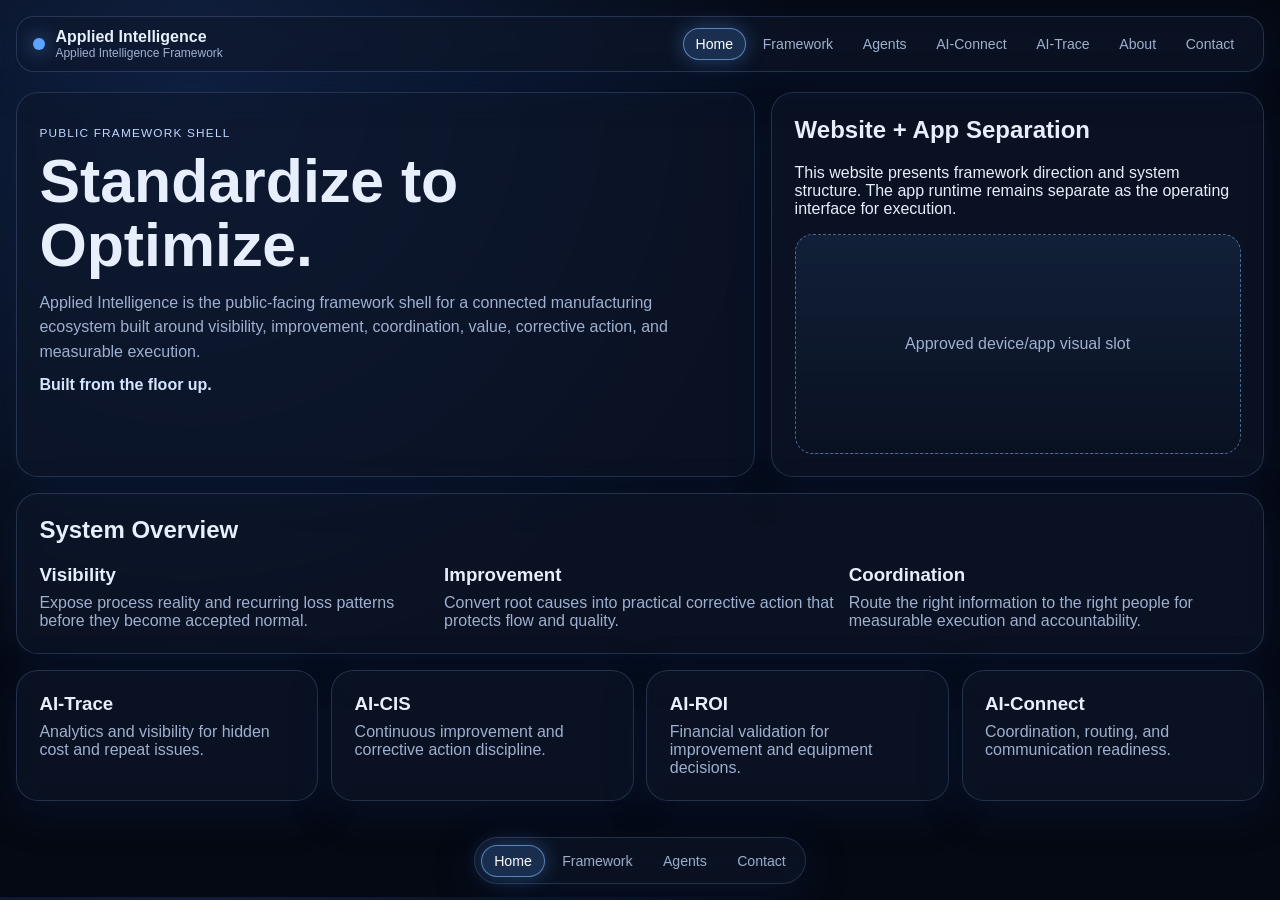
==== index.html @ e19fe9a6 "Refit homepage visuals toward V16 dark dashboard reference" ====
<!doctype html>
<html lang="en">
  <head>
    <meta charset="UTF-8" />
    <meta name="viewport" content="width=device-width, initial-scale=1.0" />
    <title>Applied Intelligence — Standardize to Optimize</title>
    <meta
      name="description"
      content="Applied Intelligence is the public-facing framework shell for a connected manufacturing ecosystem built around visibility, improvement, coordination, value, corrective action, and measurable execution."
    />
    <link rel="stylesheet" href="styles.css" />
  </head>
  <body>
    <div class="page-shell">
      <header class="top-nav glass">
        <div class="brand">
          <span class="brand-dot" aria-hidden="true"></span>
          <div>
            <p class="brand-name">Applied Intelligence</p>
            <p class="brand-line">Applied Intelligence Framework</p>
          </div>
        </div>
        <nav aria-label="Primary">
          <ul>
            <li><a class="is-active" href="/">Home</a></li>
            <li><a href="/framework">Framework</a></li>
            <li><a href="/agents">Agents</a></li>
            <li><a href="/ai-connect">AI-Connect</a></li>
            <li><a href="/ai-trace">AI-Trace</a></li>
            <li><a href="/about">About</a></li>
            <li><a href="/contact">Contact</a></li>
          </ul>
        </nav>
      </header>

      <main>
        <section class="hero grid-two">
          <div class="panel glass hero-copy">
            <p class="eyebrow">Public Framework Shell</p>
            <h1>Standardize to Optimize.</h1>
            <p>
              Applied Intelligence is the public-facing framework shell for a connected manufacturing ecosystem
              built around visibility, improvement, coordination, value, corrective action, and measurable
              execution.
            </p>
            <p class="anchor">Built from the floor up.</p>
          </div>

          <aside class="panel glass showcase" aria-label="System showcase">
            <h2>Website + App Separation</h2>
            <p>
              This website presents framework direction and system structure. The app runtime remains separate as
              the operating interface for execution.
            </p>
            <div class="device-slot" role="img" aria-label="Approved app showcase asset slot">
              <span>Approved device/app visual slot</span>
            </div>
          </aside>
        </section>

        <section class="system-overview panel glass">
          <h2>System Overview</h2>
          <div class="overview-grid">
            <article>
              <h3>Visibility</h3>
              <p>Expose process reality and recurring loss patterns before they become accepted normal.</p>
            </article>
            <article>
              <h3>Improvement</h3>
              <p>Convert root causes into practical corrective action that protects flow and quality.</p>
            </article>
            <article>
              <h3>Coordination</h3>
              <p>Route the right information to the right people for measurable execution and accountability.</p>
            </article>
          </div>
        </section>

        <section class="agents-grid" aria-label="Agent and system cards">
          <article class="panel glass"><h3>AI-Trace</h3><p>Analytics and visibility for hidden cost and repeat issues.</p></article>
          <article class="panel glass"><h3>AI-CIS</h3><p>Continuous improvement and corrective action discipline.</p></article>
          <article class="panel glass"><h3>AI-ROI</h3><p>Financial validation for improvement and equipment decisions.</p></article>
          <article class="panel glass"><h3>AI-Connect</h3><p>Coordination, routing, and communication readiness.</p></article>
        </section>
      </main>

      <nav class="bottom-dock glass" aria-label="Quick navigation">
        <a class="is-active" href="/">Home</a>
        <a href="/framework">Framework</a>
        <a href="/agents">Agents</a>
        <a href="/contact">Contact</a>
      </nav>
    </div>
  </body>
</html>
---- styles.css ----
:root {
  --bg: #050913;
  --bg-soft: #0b1324;
  --glass: rgba(13, 24, 45, 0.62);
  --border: rgba(155, 198, 255, 0.18);
  --text: #e7eefc;
  --text-soft: #9fb0cf;
  --blue: #5da4ff;
  --radius: 22px;
}

* { box-sizing: border-box; }
body {
  margin: 0;
  font-family: Inter, -apple-system, BlinkMacSystemFont, "Segoe UI", sans-serif;
  background: radial-gradient(circle at 15% 10%, #112140 0%, var(--bg) 45%), var(--bg);
  color: var(--text);
}

.page-shell { max-width: 1280px; margin: 0 auto; padding: 1rem 1rem 6rem; }
.glass {
  background: var(--glass);
  border: 1px solid var(--border);
  backdrop-filter: blur(10px);
  -webkit-backdrop-filter: blur(10px);
  box-shadow: 0 10px 40px rgba(10, 29, 66, 0.45);
}
.panel { border-radius: var(--radius); padding: 1.4rem; }

.top-nav {
  border-radius: 18px;
  padding: .7rem 1rem;
  display: flex;
  justify-content: space-between;
  align-items: center;
  gap: 1rem;
  position: sticky;
  top: .75rem;
  z-index: 50;
}
.brand { display:flex; align-items:center; gap:.65rem; }
.brand-dot {
  width: 12px; height: 12px; border-radius: 999px; background: var(--blue);
  box-shadow: 0 0 20px rgba(93,164,255,.8);
}
.brand-name { margin:0; font-weight:600; }
.brand-line { margin:0; color:var(--text-soft); font-size:.75rem; }
.top-nav ul { list-style:none; display:flex; gap:.25rem; margin:0; padding:0; flex-wrap: wrap; }
.top-nav a, .bottom-dock a {
  color: var(--text-soft); text-decoration:none; padding:.5rem .8rem; border-radius: 999px; font-size:.88rem;
}
.top-nav a.is-active, .bottom-dock a.is-active {
  color:#fff; background: rgba(93,164,255,.2); box-shadow: inset 0 0 0 1px rgba(130,188,255,.6), 0 0 20px rgba(93,164,255,.35);
}

main { margin-top: 1.25rem; display:grid; gap: 1rem; }
.grid-two { display:grid; grid-template-columns: 1.35fr .9fr; gap:1rem; }
.hero-copy h1 { font-size: clamp(2rem, 5vw, 3.8rem); margin:.3rem 0 .8rem; line-height: 1.05; }
.hero-copy p { color:var(--text-soft); line-height:1.55; margin:.5rem 0; }
.hero-copy .eyebrow { text-transform: uppercase; letter-spacing: .1em; font-size:.74rem; color:#c0d6ff; }
.hero-copy .anchor { color: #d6e5ff; font-weight: 550; }
.showcase h2, .system-overview h2 { margin-top:0; }
.device-slot {
  margin-top: 1rem; min-height: 220px; border-radius: 18px; border:1px dashed rgba(130,188,255,.5);
  display:grid; place-items:center; color:var(--text-soft);
  background: linear-gradient(180deg, rgba(93,164,255,.1), rgba(10,19,34,.4));
}

.overview-grid, .agents-grid { display:grid; gap: .8rem; grid-template-columns: repeat(3, minmax(0, 1fr)); }
.agents-grid { grid-template-columns: repeat(4, minmax(0, 1fr)); }
.agents-grid h3, .overview-grid h3 { margin:0 0 .5rem; }
.agents-grid p, .overview-grid p { margin:0; color:var(--text-soft); }

.bottom-dock {
  position: fixed;
  bottom: 1rem;
  left: 50%;
  transform: translateX(-50%);
  padding: .4rem;
  border-radius: 999px;
  display:flex;
  gap:.3rem;
}

@media (max-width: 1000px) {
  .grid-two, .agents-grid, .overview-grid { grid-template-columns: 1fr 1fr; }
}
@media (max-width: 760px) {
  .top-nav { position: static; }
  .grid-two, .agents-grid, .overview-grid { grid-template-columns: 1fr; }
  .bottom-dock { width: calc(100% - 1.5rem); justify-content: space-around; }
  .top-nav nav { width:100%; }
}
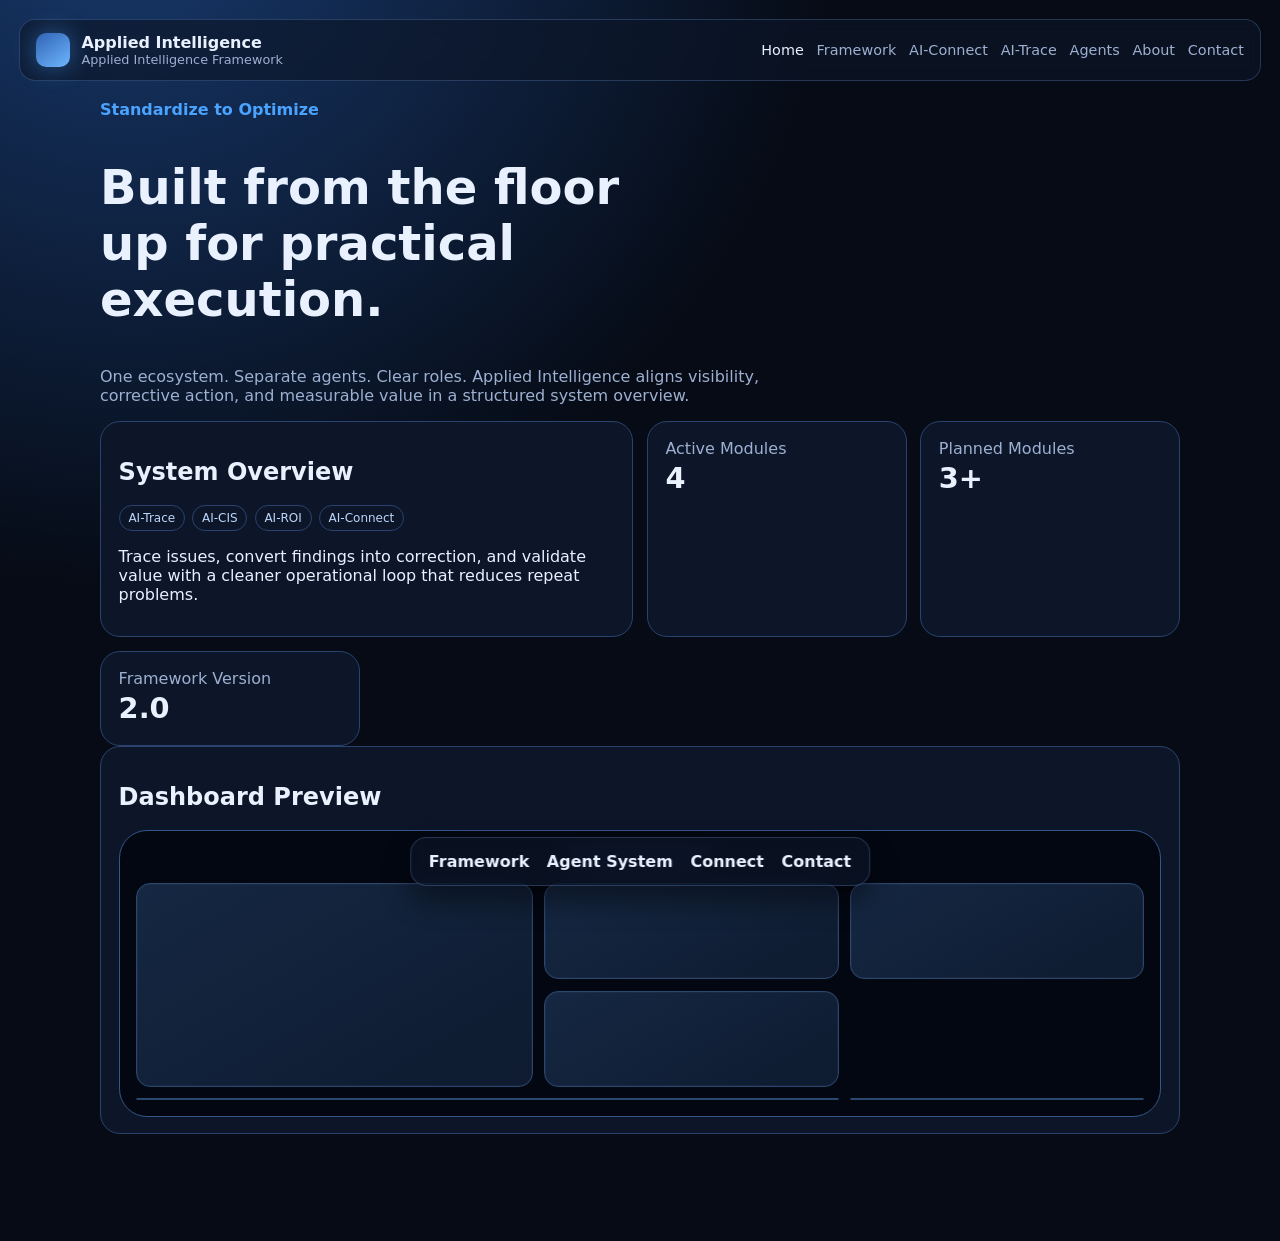
==== commit b31c868f: "Refine static homepage shell and routing links" ====
--- a/index.html
+++ b/index.html
@@ -1,95 +1,77 @@
 <!doctype html>
 <html lang="en">
-  <head>
-    <meta charset="UTF-8" />
-    <meta name="viewport" content="width=device-width, initial-scale=1.0" />
-    <title>Applied Intelligence — Standardize to Optimize</title>
-    <meta
-      name="description"
-      content="Applied Intelligence is the public-facing framework shell for a connected manufacturing ecosystem built around visibility, improvement, coordination, value, corrective action, and measurable execution."
-    />
-    <link rel="stylesheet" href="styles.css" />
-  </head>
-  <body>
-    <div class="page-shell">
-      <header class="top-nav glass">
-        <div class="brand">
-          <span class="brand-dot" aria-hidden="true"></span>
-          <div>
-            <p class="brand-name">Applied Intelligence</p>
-            <p class="brand-line">Applied Intelligence Framework</p>
-          </div>
+<head>
+  <meta charset="UTF-8" />
+  <meta name="viewport" content="width=device-width, initial-scale=1.0" />
+  <title>Applied Intelligence — Standardize to Optimize</title>
+  <link rel="stylesheet" href="style.css" />
+</head>
+<body>
+  <header class="top-nav glass">
+    <div class="brand-wrap">
+      <div class="brand-mark" aria-hidden="true"></div>
+      <div>
+        <p class="brand">Applied Intelligence</p>
+        <p class="brand-sub">Applied Intelligence Framework</p>
+      </div>
+    </div>
+    <nav>
+      <a href="index.html" aria-current="page">Home</a>
+      <a href="framework.html">Framework</a>
+      <a href="ai-connect.html">AI-Connect</a>
+      <a href="ai-trace.html">AI-Trace</a>
+      <a href="agents.html">Agents</a>
+      <a href="about.html">About</a>
+      <a href="contact.html">Contact</a>
+    </nav>
+  </header>
+
+  <main>
+    <section class="hero">
+      <p class="kicker">Standardize to Optimize</p>
+      <h1>Built from the floor up for practical execution.</h1>
+      <p class="lead">One ecosystem. Separate agents. Clear roles. Applied Intelligence aligns visibility, corrective action, and measurable value in a structured system overview.</p>
+    </section>
+
+    <section class="overview-grid">
+      <article class="card span-2">
+        <h2>System Overview</h2>
+        <div class="pill-row">
+          <span class="pill">AI-Trace</span><span class="pill">AI-CIS</span><span class="pill">AI-ROI</span><span class="pill">AI-Connect</span>
         </div>
-        <nav aria-label="Primary">
-          <ul>
-            <li><a class="is-active" href="/">Home</a></li>
-            <li><a href="/framework">Framework</a></li>
-            <li><a href="/agents">Agents</a></li>
-            <li><a href="/ai-connect">AI-Connect</a></li>
-            <li><a href="/ai-trace">AI-Trace</a></li>
-            <li><a href="/about">About</a></li>
-            <li><a href="/contact">Contact</a></li>
-          </ul>
-        </nav>
-      </header>
+        <p>Trace issues, convert findings into correction, and validate value with a cleaner operational loop that reduces repeat problems.</p>
+      </article>
+      <article class="card metric">
+        <p class="label">Active Modules</p>
+        <p class="value">4</p>
+      </article>
+      <article class="card metric">
+        <p class="label">Planned Modules</p>
+        <p class="value">3+</p>
+      </article>
+      <article class="card metric">
+        <p class="label">Framework Version</p>
+        <p class="value">2.0</p>
+      </article>
+    </section>
 
-      <main>
-        <section class="hero grid-two">
-          <div class="panel glass hero-copy">
-            <p class="eyebrow">Public Framework Shell</p>
-            <h1>Standardize to Optimize.</h1>
-            <p>
-              Applied Intelligence is the public-facing framework shell for a connected manufacturing ecosystem
-              built around visibility, improvement, coordination, value, corrective action, and measurable
-              execution.
-            </p>
-            <p class="anchor">Built from the floor up.</p>
-          </div>
+    <section class="device card">
+      <h2>Dashboard Preview</h2>
+      <div class="device-frame" role="img" aria-label="Premium dashboard mockup">
+        <div class="device-notch"></div>
+        <div class="screen-grid">
+          <div class="widget tall"></div><div class="widget"></div><div class="widget"></div>
+          <div class="widget"></div><div class="widget wide"></div><div class="widget"></div>
+        </div>
+      </div>
+    </section>
+  </main>
 
-          <aside class="panel glass showcase" aria-label="System showcase">
-            <h2>Website + App Separation</h2>
-            <p>
-              This website presents framework direction and system structure. The app runtime remains separate as
-              the operating interface for execution.
-            </p>
-            <div class="device-slot" role="img" aria-label="Approved app showcase asset slot">
-              <span>Approved device/app visual slot</span>
-            </div>
-          </aside>
-        </section>
-
-        <section class="system-overview panel glass">
-          <h2>System Overview</h2>
-          <div class="overview-grid">
-            <article>
-              <h3>Visibility</h3>
-              <p>Expose process reality and recurring loss patterns before they become accepted normal.</p>
-            </article>
-            <article>
-              <h3>Improvement</h3>
-              <p>Convert root causes into practical corrective action that protects flow and quality.</p>
-            </article>
-            <article>
-              <h3>Coordination</h3>
-              <p>Route the right information to the right people for measurable execution and accountability.</p>
-            </article>
-          </div>
-        </section>
-
-        <section class="agents-grid" aria-label="Agent and system cards">
-          <article class="panel glass"><h3>AI-Trace</h3><p>Analytics and visibility for hidden cost and repeat issues.</p></article>
-          <article class="panel glass"><h3>AI-CIS</h3><p>Continuous improvement and corrective action discipline.</p></article>
-          <article class="panel glass"><h3>AI-ROI</h3><p>Financial validation for improvement and equipment decisions.</p></article>
-          <article class="panel glass"><h3>AI-Connect</h3><p>Coordination, routing, and communication readiness.</p></article>
-        </section>
-      </main>
-
-      <nav class="bottom-dock glass" aria-label="Quick navigation">
-        <a class="is-active" href="/">Home</a>
-        <a href="/framework">Framework</a>
-        <a href="/agents">Agents</a>
-        <a href="/contact">Contact</a>
-      </nav>
-    </div>
-  </body>
+  <footer class="dock glass">
+    <a href="framework.html">Framework</a>
+    <a href="agents.html">Agent System</a>
+    <a href="ai-connect.html">Connect</a>
+    <a href="contact.html">Contact</a>
+  </footer>
+</body>
 </html>
--- a/style.css
+++ b/style.css
@@ -0,0 +1,12 @@
+:root{--bg:#060b15;--surface:#0d1628;--line:#29426f;--text:#e9f1ff;--muted:#9db0d1;--accent:#4aa3ff}
+*{box-sizing:border-box}body{margin:0;font-family:Inter,system-ui,sans-serif;background:radial-gradient(circle at 10% -10%,#183a6f 0%,var(--bg) 40%);color:var(--text);padding:1.2rem;min-height:100vh}
+a{color:var(--text);text-decoration:none}
+.glass{background:rgba(13,22,40,.65);backdrop-filter:blur(9px);border:1px solid rgba(113,155,220,.28)}
+.top-nav{display:flex;justify-content:space-between;align-items:center;gap:1rem;padding:.8rem 1rem;border-radius:16px;position:sticky;top:.8rem;z-index:2}.top-nav nav{display:flex;flex-wrap:wrap;gap:.8rem}.top-nav nav a{font-size:.9rem;color:var(--muted)}.top-nav nav a[aria-current=page],.top-nav nav a:hover{color:var(--text)}
+.brand-wrap{display:flex;gap:.7rem;align-items:center}.brand-mark{width:34px;height:34px;border-radius:10px;background:linear-gradient(145deg,#2f63b3,#6fb6ff);box-shadow:0 0 24px rgba(74,163,255,.45)}.brand{margin:0;font-weight:600}.brand-sub{margin:0;color:var(--muted);font-size:.8rem}
+main{max-width:1080px;margin:1.2rem auto 5.5rem}.hero h1{font-size:clamp(1.8rem,4vw,3rem);max-width:18ch}.kicker{color:var(--accent);font-weight:600}.lead{max-width:68ch;color:var(--muted)}
+.overview-grid{display:grid;grid-template-columns:repeat(4,minmax(0,1fr));gap:.85rem}.card{background:var(--surface);border:1px solid var(--line);border-radius:20px;padding:1rem 1.1rem}.span-2{grid-column:span 2}.metric .label{color:var(--muted);margin:.1rem 0}.metric .value{font-size:1.8rem;font-weight:700;margin:.2rem 0}
+.pill-row{display:flex;gap:.45rem;flex-wrap:wrap}.pill{font-size:.75rem;border:1px solid var(--line);padding:.3rem .55rem;border-radius:999px;color:#bcd6fa}
+.device-frame{margin-top:.9rem;background:#030712;border:1px solid #355689;border-radius:28px;padding:1rem;position:relative}.device-notch{height:20px;width:140px;border-radius:0 0 14px 14px;background:#0a1427;margin:0 auto 1rem}.screen-grid{display:grid;grid-template-columns:1.35fr 1fr 1fr;grid-template-rows:repeat(2,96px);gap:.7rem}.widget{border-radius:14px;background:linear-gradient(150deg,#152742,#0e1b30);border:1px solid #2a476f;box-shadow:inset 0 0 0 1px rgba(255,255,255,.03)}.widget.tall{grid-row:span 2}.widget.wide{grid-column:span 2}
+.dock{position:fixed;bottom:.9rem;left:50%;transform:translateX(-50%);display:flex;gap:1.1rem;padding:.85rem 1.1rem;border-radius:16px;font-weight:600;box-shadow:0 15px 28px rgba(0,0,0,.42)}
+@media (max-width:860px){.overview-grid{grid-template-columns:repeat(2,minmax(0,1fr))}.span-2{grid-column:span 2}.top-nav{flex-direction:column;align-items:flex-start}.dock{position:static;transform:none;margin:1rem auto 0;justify-content:center}}
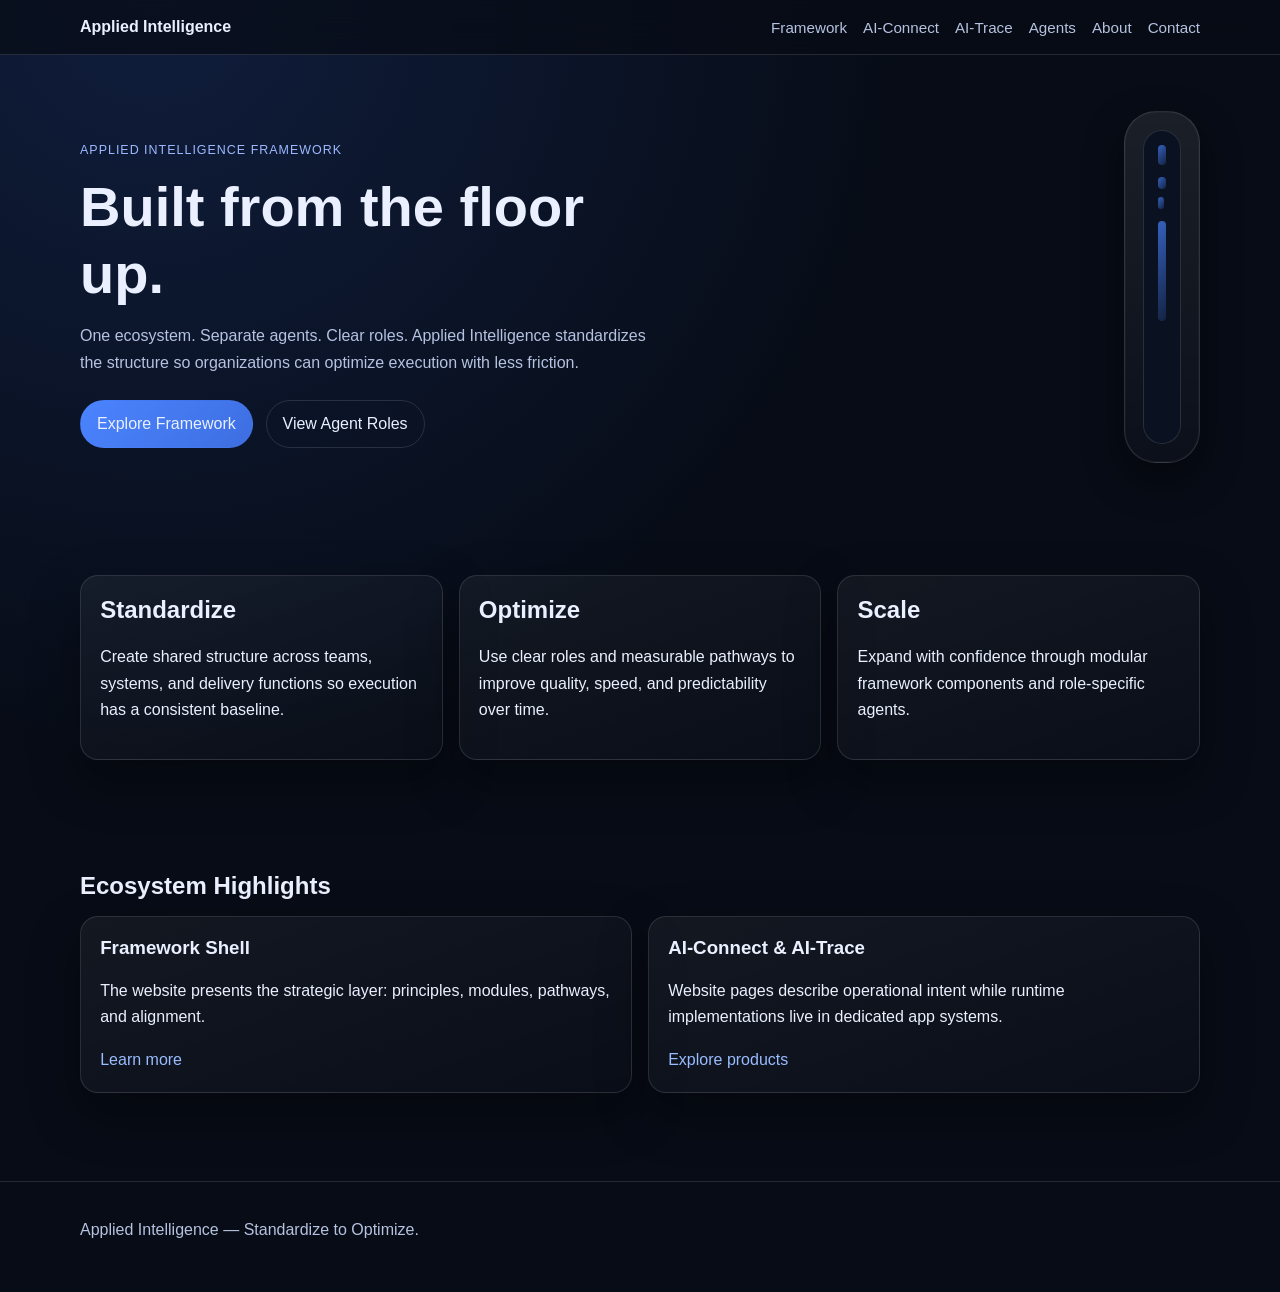
==== commit dad9ce28: "Replace placeholders with full multi-page website content" ====
--- a/index.html
+++ b/index.html
@@ -1,77 +1,94 @@
 <!doctype html>
 <html lang="en">
-<head>
-  <meta charset="UTF-8" />
-  <meta name="viewport" content="width=device-width, initial-scale=1.0" />
-  <title>Applied Intelligence — Standardize to Optimize</title>
-  <link rel="stylesheet" href="style.css" />
-</head>
-<body>
-  <header class="top-nav glass">
-    <div class="brand-wrap">
-      <div class="brand-mark" aria-hidden="true"></div>
-      <div>
-        <p class="brand">Applied Intelligence</p>
-        <p class="brand-sub">Applied Intelligence Framework</p>
+  <head>
+    <meta charset="UTF-8" />
+    <meta name="viewport" content="width=device-width, initial-scale=1.0" />
+    <title>Applied Intelligence | Standardize to Optimize</title>
+    <meta
+      name="description"
+      content="Applied Intelligence Framework — public website for framework, AI-Connect, AI-Trace, and ecosystem roles."
+    />
+    <link rel="stylesheet" href="style.css" />
+  </head>
+  <body>
+    <header class="site-header">
+      <div class="container nav-wrap">
+        <a class="brand" href="index.html">Applied Intelligence</a>
+        <nav aria-label="Primary" class="nav-links">
+          <a href="framework.html">Framework</a>
+          <a href="ai-connect.html">AI-Connect</a>
+          <a href="ai-trace.html">AI-Trace</a>
+          <a href="agents.html">Agents</a>
+          <a href="about.html">About</a>
+          <a href="contact.html">Contact</a>
+        </nav>
       </div>
-    </div>
-    <nav>
-      <a href="index.html" aria-current="page">Home</a>
-      <a href="framework.html">Framework</a>
-      <a href="ai-connect.html">AI-Connect</a>
-      <a href="ai-trace.html">AI-Trace</a>
-      <a href="agents.html">Agents</a>
-      <a href="about.html">About</a>
-      <a href="contact.html">Contact</a>
-    </nav>
-  </header>
+    </header>
 
-  <main>
-    <section class="hero">
-      <p class="kicker">Standardize to Optimize</p>
-      <h1>Built from the floor up for practical execution.</h1>
-      <p class="lead">One ecosystem. Separate agents. Clear roles. Applied Intelligence aligns visibility, corrective action, and measurable value in a structured system overview.</p>
-    </section>
+    <main>
+      <section class="hero section container">
+        <div class="hero-copy">
+          <p class="eyebrow">Applied Intelligence Framework</p>
+          <h1>Built from the floor up.</h1>
+          <p class="lead">
+            One ecosystem. Separate agents. Clear roles. Applied Intelligence standardizes the structure so organizations can optimize execution with less friction.
+          </p>
+          <div class="hero-actions">
+            <a class="btn btn-primary" href="framework.html">Explore Framework</a>
+            <a class="btn" href="agents.html">View Agent Roles</a>
+          </div>
+        </div>
+        <div class="device-mock" aria-hidden="true">
+          <div class="device-screen">
+            <div class="mock-topbar"></div>
+            <div class="mock-row"></div>
+            <div class="mock-row short"></div>
+            <div class="mock-card"></div>
+            <div class="mock-grid">
+              <span></span><span></span><span></span><span></span>
+            </div>
+          </div>
+        </div>
+      </section>
 
-    <section class="overview-grid">
-      <article class="card span-2">
-        <h2>System Overview</h2>
-        <div class="pill-row">
-          <span class="pill">AI-Trace</span><span class="pill">AI-CIS</span><span class="pill">AI-ROI</span><span class="pill">AI-Connect</span>
+      <section class="section container">
+        <div class="grid three-up">
+          <article class="card">
+            <h2>Standardize</h2>
+            <p>Create shared structure across teams, systems, and delivery functions so execution has a consistent baseline.</p>
+          </article>
+          <article class="card">
+            <h2>Optimize</h2>
+            <p>Use clear roles and measurable pathways to improve quality, speed, and predictability over time.</p>
+          </article>
+          <article class="card">
+            <h2>Scale</h2>
+            <p>Expand with confidence through modular framework components and role-specific agents.</p>
+          </article>
         </div>
-        <p>Trace issues, convert findings into correction, and validate value with a cleaner operational loop that reduces repeat problems.</p>
-      </article>
-      <article class="card metric">
-        <p class="label">Active Modules</p>
-        <p class="value">4</p>
-      </article>
-      <article class="card metric">
-        <p class="label">Planned Modules</p>
-        <p class="value">3+</p>
-      </article>
-      <article class="card metric">
-        <p class="label">Framework Version</p>
-        <p class="value">2.0</p>
-      </article>
-    </section>
+      </section>
 
-    <section class="device card">
-      <h2>Dashboard Preview</h2>
-      <div class="device-frame" role="img" aria-label="Premium dashboard mockup">
-        <div class="device-notch"></div>
-        <div class="screen-grid">
-          <div class="widget tall"></div><div class="widget"></div><div class="widget"></div>
-          <div class="widget"></div><div class="widget wide"></div><div class="widget"></div>
+      <section class="section container">
+        <h2 class="section-title">Ecosystem Highlights</h2>
+        <div class="grid two-up">
+          <article class="card feature">
+            <h3>Framework Shell</h3>
+            <p>The website presents the strategic layer: principles, modules, pathways, and alignment.</p>
+            <a href="framework.html">Learn more</a>
+          </article>
+          <article class="card feature">
+            <h3>AI-Connect & AI-Trace</h3>
+            <p>Website pages describe operational intent while runtime implementations live in dedicated app systems.</p>
+            <a href="ai-connect.html">Explore products</a>
+          </article>
         </div>
+      </section>
+    </main>
+
+    <footer class="site-footer">
+      <div class="container">
+        <p>Applied Intelligence — Standardize to Optimize.</p>
       </div>
-    </section>
-  </main>
-
-  <footer class="dock glass">
-    <a href="framework.html">Framework</a>
-    <a href="agents.html">Agent System</a>
-    <a href="ai-connect.html">Connect</a>
-    <a href="contact.html">Contact</a>
-  </footer>
-</body>
+    </footer>
+  </body>
 </html>
--- a/style.css
+++ b/style.css
@@ -1,12 +1,223 @@
-:root{--bg:#060b15;--surface:#0d1628;--line:#29426f;--text:#e9f1ff;--muted:#9db0d1;--accent:#4aa3ff}
-*{box-sizing:border-box}body{margin:0;font-family:Inter,system-ui,sans-serif;background:radial-gradient(circle at 10% -10%,#183a6f 0%,var(--bg) 40%);color:var(--text);padding:1.2rem;min-height:100vh}
-a{color:var(--text);text-decoration:none}
-.glass{background:rgba(13,22,40,.65);backdrop-filter:blur(9px);border:1px solid rgba(113,155,220,.28)}
-.top-nav{display:flex;justify-content:space-between;align-items:center;gap:1rem;padding:.8rem 1rem;border-radius:16px;position:sticky;top:.8rem;z-index:2}.top-nav nav{display:flex;flex-wrap:wrap;gap:.8rem}.top-nav nav a{font-size:.9rem;color:var(--muted)}.top-nav nav a[aria-current=page],.top-nav nav a:hover{color:var(--text)}
-.brand-wrap{display:flex;gap:.7rem;align-items:center}.brand-mark{width:34px;height:34px;border-radius:10px;background:linear-gradient(145deg,#2f63b3,#6fb6ff);box-shadow:0 0 24px rgba(74,163,255,.45)}.brand{margin:0;font-weight:600}.brand-sub{margin:0;color:var(--muted);font-size:.8rem}
-main{max-width:1080px;margin:1.2rem auto 5.5rem}.hero h1{font-size:clamp(1.8rem,4vw,3rem);max-width:18ch}.kicker{color:var(--accent);font-weight:600}.lead{max-width:68ch;color:var(--muted)}
-.overview-grid{display:grid;grid-template-columns:repeat(4,minmax(0,1fr));gap:.85rem}.card{background:var(--surface);border:1px solid var(--line);border-radius:20px;padding:1rem 1.1rem}.span-2{grid-column:span 2}.metric .label{color:var(--muted);margin:.1rem 0}.metric .value{font-size:1.8rem;font-weight:700;margin:.2rem 0}
-.pill-row{display:flex;gap:.45rem;flex-wrap:wrap}.pill{font-size:.75rem;border:1px solid var(--line);padding:.3rem .55rem;border-radius:999px;color:#bcd6fa}
-.device-frame{margin-top:.9rem;background:#030712;border:1px solid #355689;border-radius:28px;padding:1rem;position:relative}.device-notch{height:20px;width:140px;border-radius:0 0 14px 14px;background:#0a1427;margin:0 auto 1rem}.screen-grid{display:grid;grid-template-columns:1.35fr 1fr 1fr;grid-template-rows:repeat(2,96px);gap:.7rem}.widget{border-radius:14px;background:linear-gradient(150deg,#152742,#0e1b30);border:1px solid #2a476f;box-shadow:inset 0 0 0 1px rgba(255,255,255,.03)}.widget.tall{grid-row:span 2}.widget.wide{grid-column:span 2}
-.dock{position:fixed;bottom:.9rem;left:50%;transform:translateX(-50%);display:flex;gap:1.1rem;padding:.85rem 1.1rem;border-radius:16px;font-weight:600;box-shadow:0 15px 28px rgba(0,0,0,.42)}
-@media (max-width:860px){.overview-grid{grid-template-columns:repeat(2,minmax(0,1fr))}.span-2{grid-column:span 2}.top-nav{flex-direction:column;align-items:flex-start}.dock{position:static;transform:none;margin:1rem auto 0;justify-content:center}}
+:root {
+  --bg: #070c16;
+  --bg-elevated: #0d1526;
+  --text: #eaf0ff;
+  --text-soft: #b5c2e0;
+  --line: rgba(255, 255, 255, 0.12);
+  --glow: rgba(70, 136, 255, 0.32);
+  --radius: 18px;
+  --shadow: 0 20px 50px rgba(0, 0, 0, 0.35);
+}
+
+* {
+  box-sizing: border-box;
+}
+
+body {
+  margin: 0;
+  font-family: Inter, -apple-system, BlinkMacSystemFont, "Segoe UI", sans-serif;
+  background: radial-gradient(circle at 12% 0%, rgba(55, 107, 235, 0.18), transparent 45%), var(--bg);
+  color: var(--text);
+  line-height: 1.65;
+}
+
+a {
+  color: #99bcff;
+  text-decoration: none;
+}
+
+.container {
+  width: min(1120px, 92vw);
+  margin: 0 auto;
+}
+
+.site-header {
+  position: sticky;
+  top: 0;
+  z-index: 50;
+  backdrop-filter: blur(14px);
+  background: rgba(7, 12, 22, 0.72);
+  border-bottom: 1px solid var(--line);
+}
+
+.nav-wrap {
+  display: flex;
+  justify-content: space-between;
+  align-items: center;
+  padding: 14px 0;
+  gap: 1rem;
+}
+
+.brand {
+  font-weight: 600;
+  color: var(--text);
+}
+
+.nav-links {
+  display: flex;
+  gap: 1rem;
+  flex-wrap: wrap;
+}
+
+.nav-links a {
+  color: var(--text-soft);
+  font-size: 0.95rem;
+}
+
+.section {
+  padding: 3.5rem 0;
+}
+
+.hero {
+  display: grid;
+  grid-template-columns: 1.2fr 1fr;
+  gap: 2rem;
+  align-items: center;
+}
+
+.eyebrow {
+  text-transform: uppercase;
+  letter-spacing: 0.08em;
+  color: #9db9ff;
+  font-size: 0.78rem;
+}
+
+h1,
+h2,
+h3 {
+  line-height: 1.2;
+  margin-top: 0;
+}
+
+h1 {
+  font-size: clamp(2rem, 5vw, 3.5rem);
+  margin-bottom: 0.75rem;
+}
+
+.lead {
+  color: var(--text-soft);
+  max-width: 64ch;
+}
+
+.hero-actions {
+  margin-top: 1.5rem;
+  display: flex;
+  flex-wrap: wrap;
+  gap: 0.8rem;
+}
+
+.btn {
+  display: inline-block;
+  border: 1px solid var(--line);
+  color: var(--text);
+  padding: 0.6rem 1rem;
+  border-radius: 999px;
+}
+
+.btn-primary {
+  background: linear-gradient(135deg, #4b84ff, #3d6ee0);
+  border-color: transparent;
+}
+
+.grid {
+  display: grid;
+  gap: 1rem;
+}
+
+.three-up {
+  grid-template-columns: repeat(3, minmax(0, 1fr));
+}
+
+.two-up {
+  grid-template-columns: repeat(2, minmax(0, 1fr));
+}
+
+.card {
+  background: linear-gradient(160deg, rgba(255, 255, 255, 0.05), rgba(255, 255, 255, 0.01));
+  border: 1px solid var(--line);
+  border-radius: var(--radius);
+  padding: 1.2rem;
+  box-shadow: var(--shadow);
+}
+
+.section-title {
+  margin-bottom: 1rem;
+}
+
+.device-mock {
+  max-width: 420px;
+  margin-left: auto;
+  padding: 18px;
+  border-radius: 32px;
+  border: 1px solid var(--line);
+  background: linear-gradient(180deg, rgba(255, 255, 255, 0.08), rgba(255, 255, 255, 0.02));
+  box-shadow: inset 0 0 0 1px rgba(255, 255, 255, 0.03), 0 16px 40px rgba(0, 0, 0, 0.45);
+}
+
+.device-screen {
+  border-radius: 20px;
+  border: 1px solid rgba(255, 255, 255, 0.12);
+  background: #0a1222;
+  padding: 14px;
+}
+
+.mock-topbar,
+.mock-row,
+.mock-card,
+.mock-grid span {
+  border-radius: 10px;
+  background: linear-gradient(130deg, rgba(72, 130, 255, 0.7), rgba(72, 130, 255, 0.15));
+}
+
+.mock-topbar {
+  height: 20px;
+  margin-bottom: 12px;
+}
+
+.mock-row {
+  height: 12px;
+  margin-bottom: 8px;
+}
+
+.mock-row.short {
+  width: 70%;
+}
+
+.mock-card {
+  height: 100px;
+  margin-top: 12px;
+}
+
+.mock-grid {
+  display: grid;
+  grid-template-columns: repeat(2, minmax(0, 1fr));
+  gap: 8px;
+  margin-top: 10px;
+}
+
+.mock-grid span {
+  height: 45px;
+}
+
+.site-footer {
+  border-top: 1px solid var(--line);
+  margin-top: 2rem;
+  padding: 1.2rem 0 2rem;
+  color: var(--text-soft);
+}
+
+.page-hero {
+  padding: 4rem 0 2rem;
+}
+
+@media (max-width: 900px) {
+  .hero,
+  .two-up,
+  .three-up {
+    grid-template-columns: 1fr;
+  }
+
+  .device-mock {
+    margin: 0;
+  }
+}
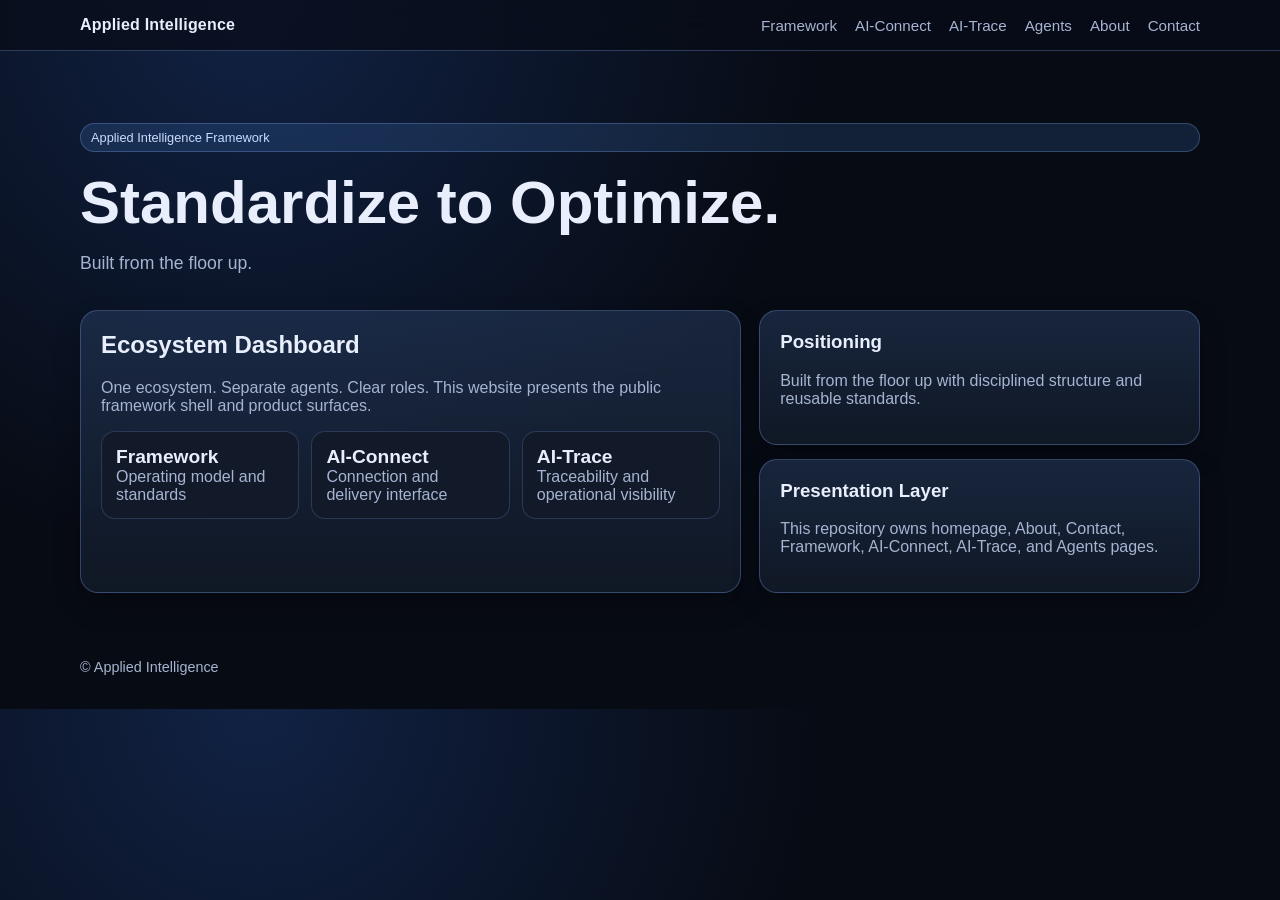
==== commit c667717f: "Restore rendered website pages and homepage structure" ====
--- a/index.html
+++ b/index.html
@@ -1,94 +1,45 @@
 <!doctype html>
 <html lang="en">
-  <head>
-    <meta charset="UTF-8" />
-    <meta name="viewport" content="width=device-width, initial-scale=1.0" />
-    <title>Applied Intelligence | Standardize to Optimize</title>
-    <meta
-      name="description"
-      content="Applied Intelligence Framework — public website for framework, AI-Connect, AI-Trace, and ecosystem roles."
-    />
-    <link rel="stylesheet" href="style.css" />
-  </head>
-  <body>
-    <header class="site-header">
-      <div class="container nav-wrap">
-        <a class="brand" href="index.html">Applied Intelligence</a>
-        <nav aria-label="Primary" class="nav-links">
-          <a href="framework.html">Framework</a>
-          <a href="ai-connect.html">AI-Connect</a>
-          <a href="ai-trace.html">AI-Trace</a>
-          <a href="agents.html">Agents</a>
-          <a href="about.html">About</a>
-          <a href="contact.html">Contact</a>
-        </nav>
-      </div>
-    </header>
+<head>
+  <meta charset="UTF-8" />
+  <meta name="viewport" content="width=device-width, initial-scale=1.0" />
+  <title>Applied Intelligence</title>
+  <link rel="stylesheet" href="style.css" />
+</head>
+<body>
+  <header class="glass-nav">
+    <div class="container nav-inner">
+      <a class="brand" href="index.html">Applied Intelligence</a>
+      <nav class="nav-links">
+        <a href="framework.html">Framework</a><a href="ai-connect.html">AI-Connect</a><a href="ai-trace.html">AI-Trace</a><a href="agents.html">Agents</a><a href="about.html">About</a><a href="contact.html">Contact</a>
+      </nav>
+    </div>
+  </header>
 
-    <main>
-      <section class="hero section container">
-        <div class="hero-copy">
-          <p class="eyebrow">Applied Intelligence Framework</p>
-          <h1>Built from the floor up.</h1>
-          <p class="lead">
-            One ecosystem. Separate agents. Clear roles. Applied Intelligence standardizes the structure so organizations can optimize execution with less friction.
-          </p>
-          <div class="hero-actions">
-            <a class="btn btn-primary" href="framework.html">Explore Framework</a>
-            <a class="btn" href="agents.html">View Agent Roles</a>
-          </div>
+  <main class="container">
+    <section class="hero">
+      <span class="badge">Applied Intelligence Framework</span>
+      <h1>Standardize to Optimize.</h1>
+      <p>Built from the floor up.</p>
+    </section>
+
+    <section class="dashboard-grid">
+      <article class="card">
+        <h2>Ecosystem Dashboard</h2>
+        <p class="muted">One ecosystem. Separate agents. Clear roles. This website presents the public framework shell and product surfaces.</p>
+        <div class="metrics">
+          <div class="metric"><strong>Framework</strong><span class="muted">Operating model and standards</span></div>
+          <div class="metric"><strong>AI-Connect</strong><span class="muted">Connection and delivery interface</span></div>
+          <div class="metric"><strong>AI-Trace</strong><span class="muted">Traceability and operational visibility</span></div>
         </div>
-        <div class="device-mock" aria-hidden="true">
-          <div class="device-screen">
-            <div class="mock-topbar"></div>
-            <div class="mock-row"></div>
-            <div class="mock-row short"></div>
-            <div class="mock-card"></div>
-            <div class="mock-grid">
-              <span></span><span></span><span></span><span></span>
-            </div>
-          </div>
-        </div>
-      </section>
+      </article>
+      <aside class="stack">
+        <article class="card"><h3>Positioning</h3><p class="muted">Built from the floor up with disciplined structure and reusable standards.</p></article>
+        <article class="card"><h3>Presentation Layer</h3><p class="muted">This repository owns homepage, About, Contact, Framework, AI-Connect, AI-Trace, and Agents pages.</p></article>
+      </aside>
+    </section>
+  </main>
 
-      <section class="section container">
-        <div class="grid three-up">
-          <article class="card">
-            <h2>Standardize</h2>
-            <p>Create shared structure across teams, systems, and delivery functions so execution has a consistent baseline.</p>
-          </article>
-          <article class="card">
-            <h2>Optimize</h2>
-            <p>Use clear roles and measurable pathways to improve quality, speed, and predictability over time.</p>
-          </article>
-          <article class="card">
-            <h2>Scale</h2>
-            <p>Expand with confidence through modular framework components and role-specific agents.</p>
-          </article>
-        </div>
-      </section>
-
-      <section class="section container">
-        <h2 class="section-title">Ecosystem Highlights</h2>
-        <div class="grid two-up">
-          <article class="card feature">
-            <h3>Framework Shell</h3>
-            <p>The website presents the strategic layer: principles, modules, pathways, and alignment.</p>
-            <a href="framework.html">Learn more</a>
-          </article>
-          <article class="card feature">
-            <h3>AI-Connect & AI-Trace</h3>
-            <p>Website pages describe operational intent while runtime implementations live in dedicated app systems.</p>
-            <a href="ai-connect.html">Explore products</a>
-          </article>
-        </div>
-      </section>
-    </main>
-
-    <footer class="site-footer">
-      <div class="container">
-        <p>Applied Intelligence — Standardize to Optimize.</p>
-      </div>
-    </footer>
-  </body>
+  <footer class="container">© Applied Intelligence</footer>
+</body>
 </html>
--- a/style.css
+++ b/style.css
@@ -1,223 +1,101 @@
 :root {
-  --bg: #070c16;
-  --bg-elevated: #0d1526;
-  --text: #eaf0ff;
-  --text-soft: #b5c2e0;
-  --line: rgba(255, 255, 255, 0.12);
-  --glow: rgba(70, 136, 255, 0.32);
-  --radius: 18px;
-  --shadow: 0 20px 50px rgba(0, 0, 0, 0.35);
+  --bg: #070b14;
+  --panel: rgba(20, 29, 45, 0.72);
+  --panel-solid: #121a2a;
+  --text: #e8eefb;
+  --muted: #a6b4d1;
+  --accent: #5aa0ff;
+  --border: rgba(141, 178, 255, 0.28);
 }
 
-* {
-  box-sizing: border-box;
+* { box-sizing: border-box; }
+body {
+  margin: 0;
+  font-family: "Inter", -apple-system, BlinkMacSystemFont, "Segoe UI", sans-serif;
+  background: radial-gradient(circle at 20% 0%, #112244 0, var(--bg) 45%);
+  color: var(--text);
 }
 
-body {
-  margin: 0;
-  font-family: Inter, -apple-system, BlinkMacSystemFont, "Segoe UI", sans-serif;
-  background: radial-gradient(circle at 12% 0%, rgba(55, 107, 235, 0.18), transparent 45%), var(--bg);
-  color: var(--text);
-  line-height: 1.65;
-}
-
-a {
-  color: #99bcff;
-  text-decoration: none;
-}
+a { color: inherit; text-decoration: none; }
 
 .container {
   width: min(1120px, 92vw);
   margin: 0 auto;
 }
 
-.site-header {
+.glass-nav {
   position: sticky;
   top: 0;
-  z-index: 50;
   backdrop-filter: blur(14px);
-  background: rgba(7, 12, 22, 0.72);
-  border-bottom: 1px solid var(--line);
+  background: rgba(8, 13, 24, 0.75);
+  border-bottom: 1px solid var(--border);
+  z-index: 20;
 }
 
-.nav-wrap {
+.nav-inner {
   display: flex;
+  align-items: center;
   justify-content: space-between;
-  align-items: center;
-  padding: 14px 0;
-  gap: 1rem;
+  padding: 16px 0;
 }
 
-.brand {
-  font-weight: 600;
-  color: var(--text);
-}
-
-.nav-links {
-  display: flex;
-  gap: 1rem;
-  flex-wrap: wrap;
-}
-
-.nav-links a {
-  color: var(--text-soft);
-  font-size: 0.95rem;
-}
-
-.section {
-  padding: 3.5rem 0;
-}
+.brand { font-weight: 700; letter-spacing: .2px; }
+.nav-links { display: flex; gap: 18px; color: var(--muted); font-size: 0.95rem; }
+.nav-links a:hover { color: var(--text); }
 
 .hero {
+  padding: 72px 0 36px;
   display: grid;
-  grid-template-columns: 1.2fr 1fr;
-  gap: 2rem;
-  align-items: center;
+  gap: 16px;
 }
+.hero h1 { margin: 0; font-size: clamp(2.1rem, 6vw, 3.75rem); }
+.hero p { margin: 0; color: var(--muted); font-size: 1.1rem; }
 
-.eyebrow {
-  text-transform: uppercase;
-  letter-spacing: 0.08em;
-  color: #9db9ff;
-  font-size: 0.78rem;
-}
-
-h1,
-h2,
-h3 {
-  line-height: 1.2;
-  margin-top: 0;
-}
-
-h1 {
-  font-size: clamp(2rem, 5vw, 3.5rem);
-  margin-bottom: 0.75rem;
-}
-
-.lead {
-  color: var(--text-soft);
-  max-width: 64ch;
-}
-
-.hero-actions {
-  margin-top: 1.5rem;
-  display: flex;
-  flex-wrap: wrap;
-  gap: 0.8rem;
-}
-
-.btn {
-  display: inline-block;
-  border: 1px solid var(--line);
-  color: var(--text);
-  padding: 0.6rem 1rem;
-  border-radius: 999px;
-}
-
-.btn-primary {
-  background: linear-gradient(135deg, #4b84ff, #3d6ee0);
-  border-color: transparent;
-}
-
-.grid {
+.dashboard-grid {
   display: grid;
-  gap: 1rem;
-}
-
-.three-up {
-  grid-template-columns: repeat(3, minmax(0, 1fr));
-}
-
-.two-up {
-  grid-template-columns: repeat(2, minmax(0, 1fr));
+  grid-template-columns: 1.5fr 1fr;
+  gap: 18px;
+  padding-bottom: 42px;
 }
 
 .card {
-  background: linear-gradient(160deg, rgba(255, 255, 255, 0.05), rgba(255, 255, 255, 0.01));
-  border: 1px solid var(--line);
-  border-radius: var(--radius);
-  padding: 1.2rem;
-  box-shadow: var(--shadow);
+  background: linear-gradient(180deg, rgba(39, 60, 95, 0.55), var(--panel));
+  border: 1px solid var(--border);
+  border-radius: 18px;
+  padding: 20px;
+  box-shadow: 0 12px 26px rgba(0, 0, 0, 0.28);
 }
 
-.section-title {
-  margin-bottom: 1rem;
+.card h2, .card h3 { margin-top: 0; }
+.muted { color: var(--muted); }
+.badge {
+  display: inline-block;
+  padding: 6px 10px;
+  border-radius: 999px;
+  background: rgba(90, 160, 255, 0.15);
+  border: 1px solid var(--border);
+  color: #c8dcff;
+  font-size: .8rem;
 }
 
-.device-mock {
-  max-width: 420px;
-  margin-left: auto;
-  padding: 18px;
-  border-radius: 32px;
-  border: 1px solid var(--line);
-  background: linear-gradient(180deg, rgba(255, 255, 255, 0.08), rgba(255, 255, 255, 0.02));
-  box-shadow: inset 0 0 0 1px rgba(255, 255, 255, 0.03), 0 16px 40px rgba(0, 0, 0, 0.45);
+.metrics {
+  display: grid;
+  grid-template-columns: repeat(3, minmax(0, 1fr));
+  gap: 12px;
 }
+.metric { background: var(--panel-solid); border-radius: 14px; padding: 14px; border: 1px solid rgba(114,149,210,.25); }
+.metric strong { display:block; font-size:1.2rem; }
 
-.device-screen {
-  border-radius: 20px;
-  border: 1px solid rgba(255, 255, 255, 0.12);
-  background: #0a1222;
-  padding: 14px;
-}
+.stack { display: grid; gap: 14px; }
 
-.mock-topbar,
-.mock-row,
-.mock-card,
-.mock-grid span {
-  border-radius: 10px;
-  background: linear-gradient(130deg, rgba(72, 130, 255, 0.7), rgba(72, 130, 255, 0.15));
-}
+.page-main { padding: 36px 0 50px; }
+.page-main h1 { margin-top: 0; }
+.list { color: var(--muted); line-height: 1.7; }
 
-.mock-topbar {
-  height: 20px;
-  margin-bottom: 12px;
-}
-
-.mock-row {
-  height: 12px;
-  margin-bottom: 8px;
-}
-
-.mock-row.short {
-  width: 70%;
-}
-
-.mock-card {
-  height: 100px;
-  margin-top: 12px;
-}
-
-.mock-grid {
-  display: grid;
-  grid-template-columns: repeat(2, minmax(0, 1fr));
-  gap: 8px;
-  margin-top: 10px;
-}
-
-.mock-grid span {
-  height: 45px;
-}
-
-.site-footer {
-  border-top: 1px solid var(--line);
-  margin-top: 2rem;
-  padding: 1.2rem 0 2rem;
-  color: var(--text-soft);
-}
-
-.page-hero {
-  padding: 4rem 0 2rem;
-}
+footer { color: var(--muted); font-size: .9rem; padding: 24px 0 34px; }
 
 @media (max-width: 900px) {
-  .hero,
-  .two-up,
-  .three-up {
-    grid-template-columns: 1fr;
-  }
-
-  .device-mock {
-    margin: 0;
-  }
+  .dashboard-grid { grid-template-columns: 1fr; }
+  .metrics { grid-template-columns: 1fr; }
+  .nav-links { flex-wrap: wrap; justify-content: flex-end; }
 }
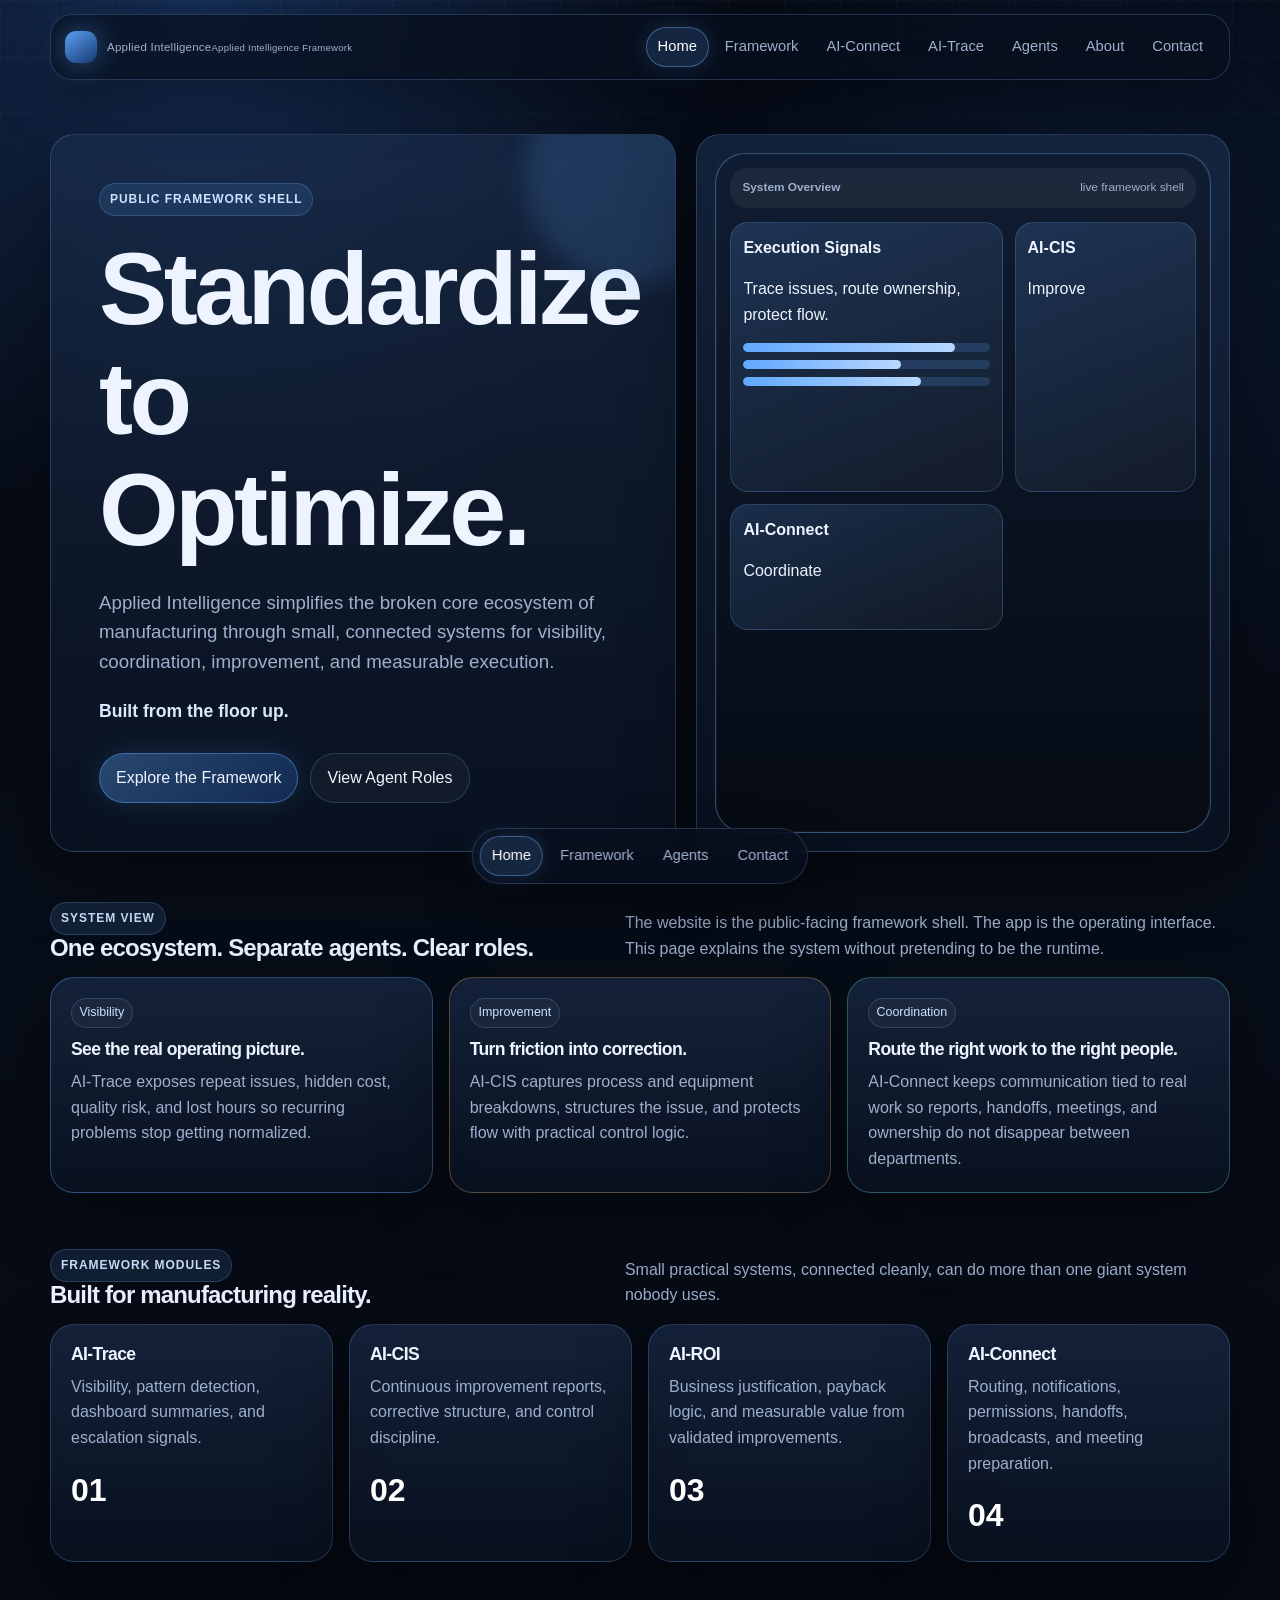
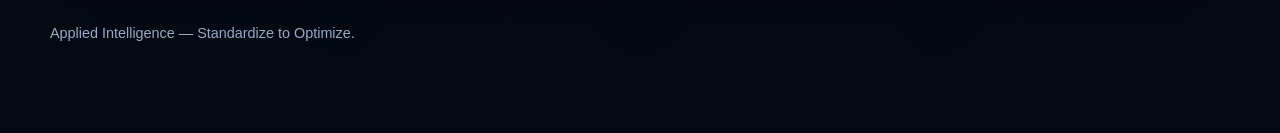
==== commit 523a3e92: "Add rendered homepage" ====
--- a/index.html
+++ b/index.html
@@ -3,43 +3,89 @@
 <head>
   <meta charset="UTF-8" />
   <meta name="viewport" content="width=device-width, initial-scale=1.0" />
-  <title>Applied Intelligence</title>
+  <title>Applied Intelligence — Standardize to Optimize</title>
+  <meta name="description" content="Applied Intelligence is a public framework shell for connected manufacturing visibility, coordination, improvement, and measurable execution." />
   <link rel="stylesheet" href="style.css" />
 </head>
 <body>
   <header class="glass-nav">
-    <div class="container nav-inner">
-      <a class="brand" href="index.html">Applied Intelligence</a>
-      <nav class="nav-links">
-        <a href="framework.html">Framework</a><a href="ai-connect.html">AI-Connect</a><a href="ai-trace.html">AI-Trace</a><a href="agents.html">Agents</a><a href="about.html">About</a><a href="contact.html">Contact</a>
+    <div class="nav-inner">
+      <a class="brand" href="index.html"><span class="brand-mark" aria-hidden="true"></span><span>Applied Intelligence<small>Applied Intelligence Framework</small></span></a>
+      <nav class="nav-links" aria-label="Primary">
+        <a class="active" href="index.html">Home</a>
+        <a href="framework.html">Framework</a>
+        <a href="ai-connect.html">AI-Connect</a>
+        <a href="ai-trace.html">AI-Trace</a>
+        <a href="agents.html">Agents</a>
+        <a href="about.html">About</a>
+        <a href="contact.html">Contact</a>
       </nav>
     </div>
   </header>
 
   <main class="container">
     <section class="hero">
-      <span class="badge">Applied Intelligence Framework</span>
-      <h1>Standardize to Optimize.</h1>
-      <p>Built from the floor up.</p>
+      <div class="panel hero-copy">
+        <span class="eyebrow">Public Framework Shell</span>
+        <h1>Standardize to Optimize.</h1>
+        <p class="lead">Applied Intelligence simplifies the broken core ecosystem of manufacturing through small, connected systems for visibility, coordination, improvement, and measurable execution.</p>
+        <p class="support-line">Built from the floor up.</p>
+        <div class="hero-actions">
+          <a class="btn primary" href="framework.html">Explore the Framework</a>
+          <a class="btn" href="agents.html">View Agent Roles</a>
+        </div>
+      </div>
+
+      <aside class="panel showcase" aria-label="Dashboard style system preview">
+        <div class="device-shell">
+          <div class="device-top"><strong>System Overview</strong><span>live framework shell</span></div>
+          <div class="device-grid">
+            <div class="device-card tall">
+              <strong>Execution Signals</strong>
+              <p class="muted">Trace issues, route ownership, protect flow.</p>
+              <div class="bars">
+                <div class="bar"><span style="--w: 86%"></span></div>
+                <div class="bar"><span style="--w: 64%"></span></div>
+                <div class="bar"><span style="--w: 72%"></span></div>
+              </div>
+            </div>
+            <div class="device-card"><strong>AI-CIS</strong><p class="muted">Improve</p></div>
+            <div class="device-card"><strong>AI-Connect</strong><p class="muted">Coordinate</p></div>
+          </div>
+        </div>
+      </aside>
     </section>
 
-    <section class="dashboard-grid">
-      <article class="card">
-        <h2>Ecosystem Dashboard</h2>
-        <p class="muted">One ecosystem. Separate agents. Clear roles. This website presents the public framework shell and product surfaces.</p>
-        <div class="metrics">
-          <div class="metric"><strong>Framework</strong><span class="muted">Operating model and standards</span></div>
-          <div class="metric"><strong>AI-Connect</strong><span class="muted">Connection and delivery interface</span></div>
-          <div class="metric"><strong>AI-Trace</strong><span class="muted">Traceability and operational visibility</span></div>
-        </div>
-      </article>
-      <aside class="stack">
-        <article class="card"><h3>Positioning</h3><p class="muted">Built from the floor up with disciplined structure and reusable standards.</p></article>
-        <article class="card"><h3>Presentation Layer</h3><p class="muted">This repository owns homepage, About, Contact, Framework, AI-Connect, AI-Trace, and Agents pages.</p></article>
-      </aside>
+    <section class="section">
+      <div class="section-head">
+        <div><span class="badge">System View</span><h2>One ecosystem. Separate agents. Clear roles.</h2></div>
+        <p>The website is the public-facing framework shell. The app is the operating interface. This page explains the system without pretending to be the runtime.</p>
+      </div>
+      <div class="grid three">
+        <article class="card color-blue"><span class="tag">Visibility</span><h3>See the real operating picture.</h3><p>AI-Trace exposes repeat issues, hidden cost, quality risk, and lost hours so recurring problems stop getting normalized.</p></article>
+        <article class="card color-copper"><span class="tag">Improvement</span><h3>Turn friction into correction.</h3><p>AI-CIS captures process and equipment breakdowns, structures the issue, and protects flow with practical control logic.</p></article>
+        <article class="card color-teal"><span class="tag">Coordination</span><h3>Route the right work to the right people.</h3><p>AI-Connect keeps communication tied to real work so reports, handoffs, meetings, and ownership do not disappear between departments.</p></article>
+      </div>
+    </section>
+
+    <section class="section">
+      <div class="section-head"><div><span class="badge">Framework Modules</span><h2>Built for manufacturing reality.</h2></div><p>Small practical systems, connected cleanly, can do more than one giant system nobody uses.</p></div>
+      <div class="grid four">
+        <article class="card"><h3>AI-Trace</h3><p>Visibility, pattern detection, dashboard summaries, and escalation signals.</p><span class="metric-number">01</span></article>
+        <article class="card"><h3>AI-CIS</h3><p>Continuous improvement reports, corrective structure, and control discipline.</p><span class="metric-number">02</span></article>
+        <article class="card"><h3>AI-ROI</h3><p>Business justification, payback logic, and measurable value from validated improvements.</p><span class="metric-number">03</span></article>
+        <article class="card"><h3>AI-Connect</h3><p>Routing, notifications, permissions, handoffs, broadcasts, and meeting preparation.</p><span class="metric-number">04</span></article>
+      </div>
     </section>
   </main>
 
-  <footer class="container">© Applied Intelligence</footer>
+  <nav class="dock" aria-label="Quick navigation">
+    <a class="active" href="index.html">Home</a>
+    <a href="framework.html">Framework</a>
+    <a href="agents.html">Agents</a>
+    <a href="contact.html">Contact</a>
+  </nav>
+
+  <footer class="container">Applied Intelligence — Standardize to Optimize.</footer>
 </body>
 </html>
--- a/style.css
+++ b/style.css
@@ -1,101 +1,134 @@
 :root {
-  --bg: #070b14;
-  --panel: rgba(20, 29, 45, 0.72);
-  --panel-solid: #121a2a;
-  --text: #e8eefb;
-  --muted: #a6b4d1;
-  --accent: #5aa0ff;
-  --border: rgba(141, 178, 255, 0.28);
+  --bg: #050912;
+  --bg-2: #08111f;
+  --panel: rgba(13, 24, 42, 0.72);
+  --panel-strong: rgba(18, 33, 57, 0.9);
+  --line: rgba(133, 184, 255, 0.22);
+  --line-strong: rgba(124, 184, 255, 0.38);
+  --text: #edf4ff;
+  --muted: #9eb0cd;
+  --blue: #60a8ff;
+  --blue-soft: rgba(96, 168, 255, 0.16);
+  --green: #67e8b7;
+  --copper: #d69b62;
+  --red: #ff7373;
+  --radius: 24px;
+  --shadow: 0 26px 70px rgba(0, 0, 0, 0.42);
 }
 
 * { box-sizing: border-box; }
+html { scroll-behavior: smooth; }
 body {
   margin: 0;
-  font-family: "Inter", -apple-system, BlinkMacSystemFont, "Segoe UI", sans-serif;
-  background: radial-gradient(circle at 20% 0%, #112244 0, var(--bg) 45%);
+  min-height: 100vh;
+  font-family: Inter, ui-sans-serif, -apple-system, BlinkMacSystemFont, "Segoe UI", sans-serif;
+  background:
+    radial-gradient(circle at 16% 0%, rgba(52, 117, 215, 0.34), transparent 34rem),
+    radial-gradient(circle at 86% 14%, rgba(35, 95, 180, 0.18), transparent 30rem),
+    linear-gradient(180deg, #050912 0%, #070d18 55%, #050912 100%);
   color: var(--text);
+  line-height: 1.6;
+}
+
+body::before {
+  content: "";
+  position: fixed;
+  inset: 0;
+  pointer-events: none;
+  background-image: linear-gradient(rgba(255,255,255,.028) 1px, transparent 1px), linear-gradient(90deg, rgba(255,255,255,.024) 1px, transparent 1px);
+  background-size: 56px 56px;
+  mask-image: linear-gradient(to bottom, black 0%, transparent 82%);
 }
 
 a { color: inherit; text-decoration: none; }
-
-.container {
-  width: min(1120px, 92vw);
-  margin: 0 auto;
-}
+.container { width: min(1180px, calc(100% - 32px)); margin: 0 auto; }
 
 .glass-nav {
   position: sticky;
-  top: 0;
-  backdrop-filter: blur(14px);
-  background: rgba(8, 13, 24, 0.75);
-  border-bottom: 1px solid var(--border);
+  top: 14px;
   z-index: 20;
+  width: min(1180px, calc(100% - 32px));
+  margin: 14px auto 0;
+  border: 1px solid var(--line);
+  border-radius: 22px;
+  background: rgba(8, 15, 29, 0.72);
+  backdrop-filter: blur(18px);
+  box-shadow: 0 18px 55px rgba(0, 0, 0, 0.34);
 }
 
-.nav-inner {
-  display: flex;
-  align-items: center;
-  justify-content: space-between;
-  padding: 16px 0;
+.nav-inner { display: flex; align-items: center; justify-content: space-between; gap: 16px; padding: 12px 14px; }
+.brand { display: flex; align-items: center; gap: 10px; font-weight: 750; letter-spacing: -0.02em; }
+.brand-mark { width: 32px; height: 32px; border-radius: 11px; background: linear-gradient(145deg, rgba(96,168,255,.95), rgba(24,65,124,.85)); box-shadow: 0 0 28px rgba(96,168,255,.45); }
+.brand span { display: block; color: var(--muted); font-size: 0.72rem; font-weight: 500; letter-spacing: 0.02em; }
+.nav-links { display: flex; align-items: center; gap: 4px; flex-wrap: wrap; }
+.nav-links a, .dock a { color: var(--muted); padding: 8px 12px; border-radius: 999px; font-size: 0.92rem; transition: 160ms ease; }
+.nav-links a:hover, .nav-links a.active, .dock a:hover, .dock a.active { color: #fff; background: var(--blue-soft); box-shadow: inset 0 0 0 1px var(--line-strong), 0 0 24px rgba(96,168,255,.18); }
+
+.hero { display: grid; grid-template-columns: minmax(0, 1.08fr) minmax(340px, .92fr); gap: 20px; align-items: stretch; padding: 54px 0 22px; }
+.panel, .card { border: 1px solid var(--line); border-radius: var(--radius); background: linear-gradient(180deg, rgba(28, 47, 78, 0.62), rgba(10, 19, 34, 0.74)); box-shadow: var(--shadow); backdrop-filter: blur(14px); }
+.hero-copy { padding: clamp(24px, 5vw, 48px); position: relative; overflow: hidden; }
+.hero-copy::after { content: ""; position: absolute; width: 220px; height: 220px; right: -70px; top: -70px; border-radius: 50%; background: rgba(96,168,255,.16); filter: blur(12px); }
+.eyebrow, .badge { display: inline-flex; align-items: center; gap: 8px; color: #cfe1ff; background: rgba(96,168,255,.13); border: 1px solid var(--line); border-radius: 999px; padding: 6px 10px; font-size: .75rem; font-weight: 700; text-transform: uppercase; letter-spacing: .08em; }
+h1, h2, h3 { margin: 0; line-height: 1.08; letter-spacing: -0.035em; }
+h1 { max-width: 11ch; margin-top: 18px; font-size: clamp(3rem, 8vw, 6.8rem); }
+.hero-copy .lead { max-width: 62ch; margin: 22px 0 0; color: var(--muted); font-size: clamp(1rem, 1.6vw, 1.17rem); }
+.support-line { margin-top: 20px; color: #dbe9ff; font-weight: 700; font-size: 1.1rem; }
+.hero-actions { display: flex; gap: 12px; flex-wrap: wrap; margin-top: 28px; }
+.btn { border: 1px solid var(--line); border-radius: 999px; padding: 11px 16px; color: var(--text); background: rgba(255,255,255,.035); }
+.btn.primary { border-color: rgba(96,168,255,.46); background: linear-gradient(135deg, rgba(96,168,255,.35), rgba(36,91,174,.35)); box-shadow: 0 0 28px rgba(96,168,255,.16); }
+
+.showcase { padding: 18px; min-height: 100%; }
+.device-shell { border-radius: 30px; border: 1px solid var(--line-strong); background: linear-gradient(180deg, #101c31, #060b14); padding: 14px; min-height: 100%; box-shadow: inset 0 0 0 1px rgba(255,255,255,.03); }
+.device-top { height: 40px; border-radius: 18px; background: rgba(255,255,255,.055); display:flex; align-items:center; justify-content:space-between; padding: 0 12px; color: var(--muted); font-size: .74rem; }
+.device-grid { display:grid; grid-template-columns: 1.2fr .8fr; gap: 12px; margin-top: 14px; }
+.device-card { min-height: 126px; border-radius: 18px; border: 1px solid rgba(124,184,255,.2); background: linear-gradient(150deg, rgba(96,168,255,.18), rgba(255,255,255,.035)); padding: 12px; }
+.device-card.tall { min-height: 270px; }
+.device-card strong { display:block; margin-bottom: 8px; }
+.bars { display:grid; gap: 8px; margin-top: 14px; }
+.bar { height: 9px; border-radius: 999px; background: rgba(96,168,255,.18); overflow:hidden; }
+.bar span { display:block; height:100%; width: var(--w); background: linear-gradient(90deg, var(--blue), #b8d8ff); border-radius: inherit; }
+
+.section { padding: 28px 0; }
+.section-head { display:flex; justify-content:space-between; gap:16px; align-items:end; margin-bottom:16px; }
+.section-head p { max-width: 68ch; margin: 8px 0 0; color: var(--muted); }
+.grid { display:grid; gap:16px; }
+.three { grid-template-columns: repeat(3, minmax(0, 1fr)); }
+.four { grid-template-columns: repeat(4, minmax(0, 1fr)); }
+.two { grid-template-columns: repeat(2, minmax(0, 1fr)); }
+.card { padding: 20px; }
+.card h3 { margin-bottom: 10px; font-size: 1.1rem; }
+.card p { margin: 0; color: var(--muted); }
+.card .tag { display:inline-block; margin-bottom: 12px; color: #cfe1ff; font-size: .78rem; border: 1px solid var(--line); border-radius:999px; padding: 4px 8px; background: rgba(255,255,255,.035); }
+.metric-number { display:block; margin-top: 14px; font-size: 2rem; font-weight: 800; color: #fff; }
+.color-blue { border-color: rgba(96,168,255,.36); }
+.color-copper { border-color: rgba(214,155,98,.36); }
+.color-green { border-color: rgba(103,232,183,.32); }
+.color-teal { border-color: rgba(88,217,220,.32); }
+
+.page-hero { padding: 54px 0 24px; }
+.page-hero .panel { padding: 34px; }
+.page-hero h1 { max-width: 14ch; font-size: clamp(2.4rem, 7vw, 5.4rem); }
+.page-hero p { color: var(--muted); max-width: 70ch; }
+.content-block { padding-bottom: 40px; }
+.callout { border-left: 3px solid var(--blue); padding-left: 16px; color: #dbe9ff; }
+
+.dock { position: fixed; left: 50%; bottom: 16px; transform: translateX(-50%); z-index: 30; display:flex; gap: 5px; padding: 7px; border: 1px solid var(--line); border-radius: 999px; background: rgba(8, 15, 29, 0.76); backdrop-filter: blur(18px); box-shadow: 0 20px 50px rgba(0,0,0,.42); }
+footer { color: var(--muted); font-size: .9rem; padding: 32px 0 88px; }
+
+@media (max-width: 920px) {
+  .nav-inner { align-items: flex-start; flex-direction: column; }
+  .hero, .three, .four, .two { grid-template-columns: 1fr; }
+  h1 { max-width: 12ch; }
+  .device-grid { grid-template-columns: 1fr; }
+  .dock { width: calc(100% - 24px); justify-content: space-around; }
+  .dock a { padding: 8px 10px; font-size: .84rem; }
 }
 
-.brand { font-weight: 700; letter-spacing: .2px; }
-.nav-links { display: flex; gap: 18px; color: var(--muted); font-size: 0.95rem; }
-.nav-links a:hover { color: var(--text); }
-
-.hero {
-  padding: 72px 0 36px;
-  display: grid;
-  gap: 16px;
+@media (max-width: 520px) {
+  .container { width: min(100% - 22px, 1180px); }
+  .glass-nav { width: calc(100% - 22px); top: 10px; }
+  .nav-links a:nth-child(n+5) { display:none; }
+  .hero { padding-top: 32px; }
+  .hero-copy, .page-hero .panel { padding: 24px; }
+  h1 { font-size: clamp(2.55rem, 15vw, 4rem); }
 }
-.hero h1 { margin: 0; font-size: clamp(2.1rem, 6vw, 3.75rem); }
-.hero p { margin: 0; color: var(--muted); font-size: 1.1rem; }
-
-.dashboard-grid {
-  display: grid;
-  grid-template-columns: 1.5fr 1fr;
-  gap: 18px;
-  padding-bottom: 42px;
-}
-
-.card {
-  background: linear-gradient(180deg, rgba(39, 60, 95, 0.55), var(--panel));
-  border: 1px solid var(--border);
-  border-radius: 18px;
-  padding: 20px;
-  box-shadow: 0 12px 26px rgba(0, 0, 0, 0.28);
-}
-
-.card h2, .card h3 { margin-top: 0; }
-.muted { color: var(--muted); }
-.badge {
-  display: inline-block;
-  padding: 6px 10px;
-  border-radius: 999px;
-  background: rgba(90, 160, 255, 0.15);
-  border: 1px solid var(--border);
-  color: #c8dcff;
-  font-size: .8rem;
-}
-
-.metrics {
-  display: grid;
-  grid-template-columns: repeat(3, minmax(0, 1fr));
-  gap: 12px;
-}
-.metric { background: var(--panel-solid); border-radius: 14px; padding: 14px; border: 1px solid rgba(114,149,210,.25); }
-.metric strong { display:block; font-size:1.2rem; }
-
-.stack { display: grid; gap: 14px; }
-
-.page-main { padding: 36px 0 50px; }
-.page-main h1 { margin-top: 0; }
-.list { color: var(--muted); line-height: 1.7; }
-
-footer { color: var(--muted); font-size: .9rem; padding: 24px 0 34px; }
-
-@media (max-width: 900px) {
-  .dashboard-grid { grid-template-columns: 1fr; }
-  .metrics { grid-template-columns: 1fr; }
-  .nav-links { flex-wrap: wrap; justify-content: flex-end; }
-}
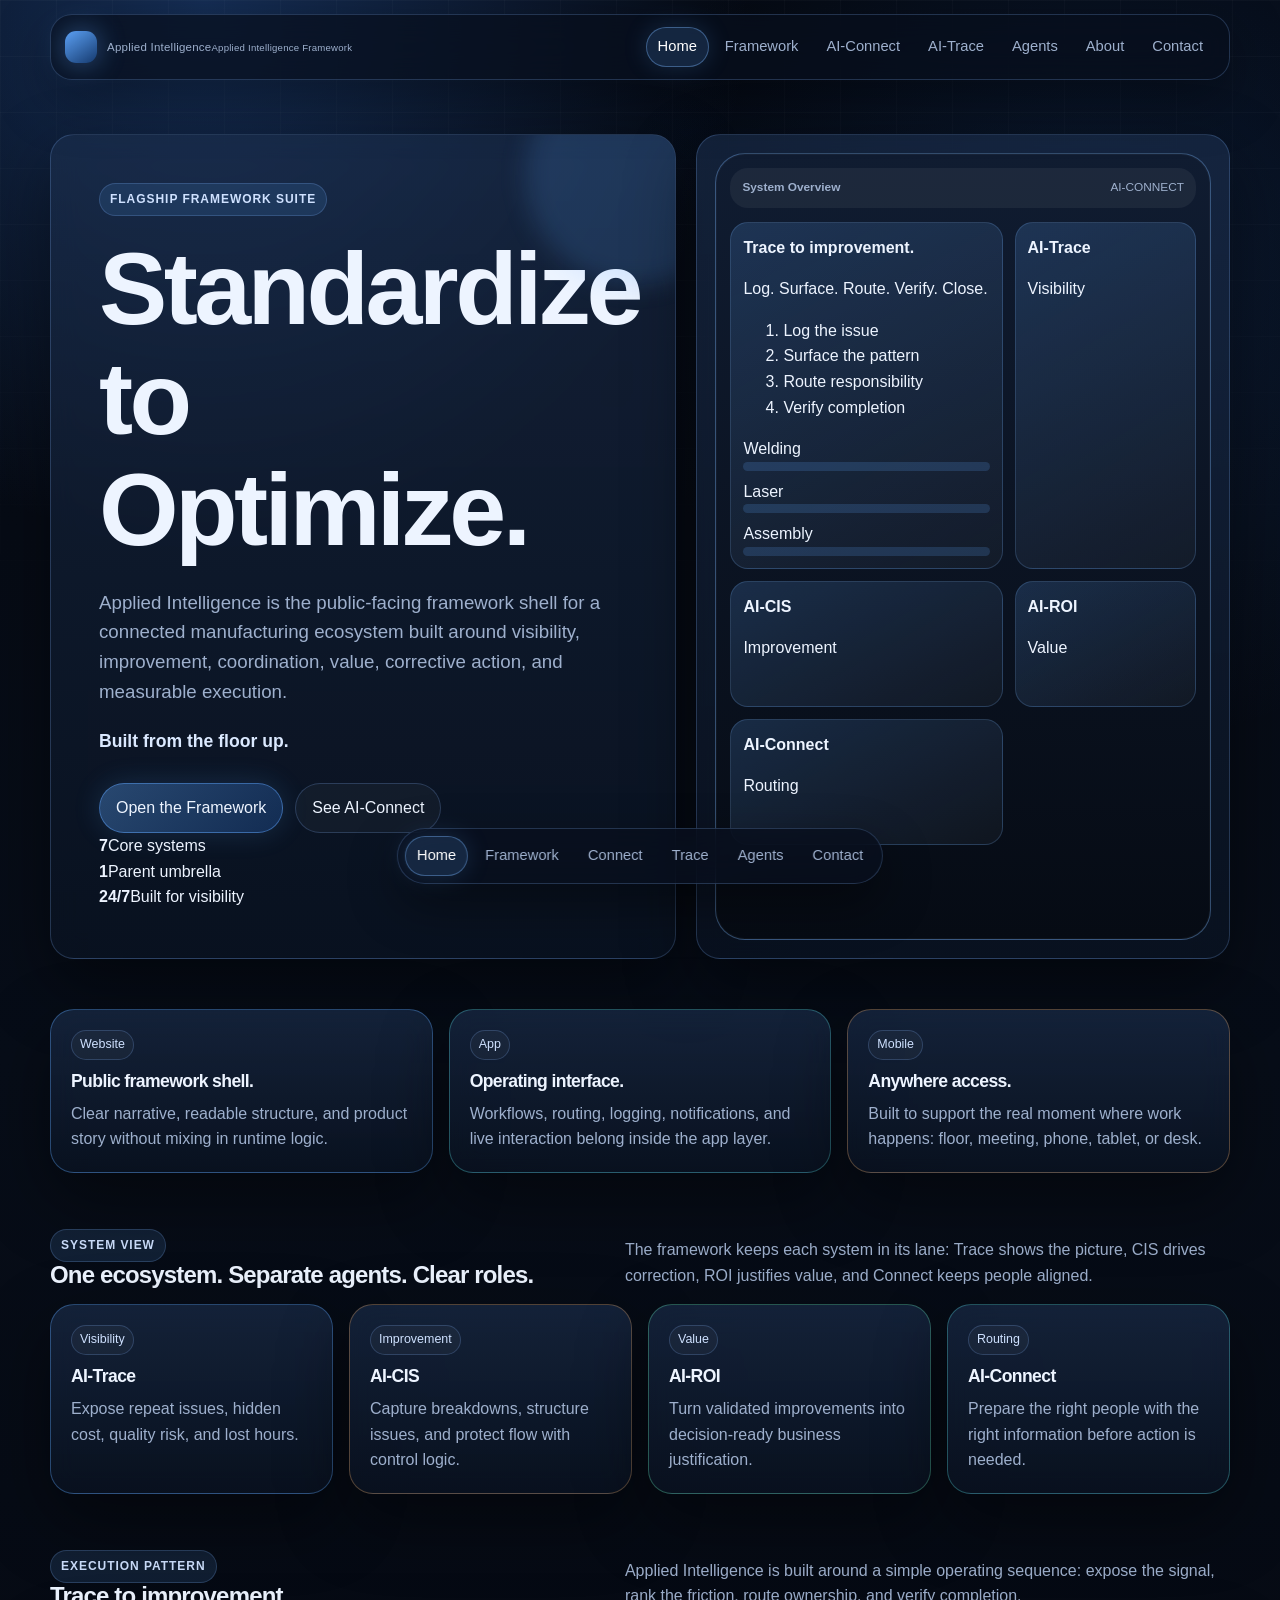
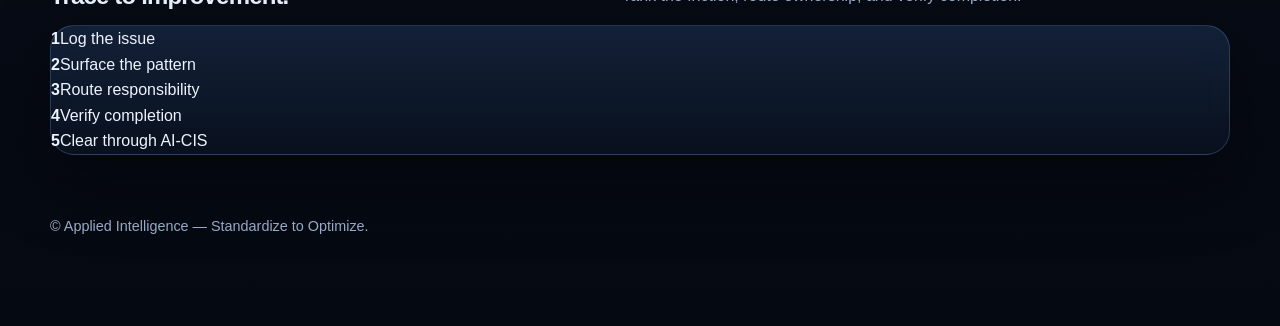
==== commit c90fdccb: "Refine homepage dashboard composition" ====
--- a/index.html
+++ b/index.html
@@ -4,7 +4,7 @@
   <meta charset="UTF-8" />
   <meta name="viewport" content="width=device-width, initial-scale=1.0" />
   <title>Applied Intelligence — Standardize to Optimize</title>
-  <meta name="description" content="Applied Intelligence is a public framework shell for connected manufacturing visibility, coordination, improvement, and measurable execution." />
+  <meta name="description" content="Applied Intelligence is the public framework shell for connected manufacturing visibility, coordination, improvement, and measurable execution." />
   <link rel="stylesheet" href="style.css" />
 </head>
 <body>
@@ -24,57 +24,77 @@
   </header>
 
   <main class="container">
-    <section class="hero">
+    <section class="hero dashboard-hero">
       <div class="panel hero-copy">
-        <span class="eyebrow">Public Framework Shell</span>
+        <span class="eyebrow">Flagship Framework Suite</span>
         <h1>Standardize to Optimize.</h1>
-        <p class="lead">Applied Intelligence simplifies the broken core ecosystem of manufacturing through small, connected systems for visibility, coordination, improvement, and measurable execution.</p>
+        <p class="lead">Applied Intelligence is the public-facing framework shell for a connected manufacturing ecosystem built around visibility, improvement, coordination, value, corrective action, and measurable execution.</p>
         <p class="support-line">Built from the floor up.</p>
         <div class="hero-actions">
-          <a class="btn primary" href="framework.html">Explore the Framework</a>
-          <a class="btn" href="agents.html">View Agent Roles</a>
+          <a class="btn primary" href="framework.html">Open the Framework</a>
+          <a class="btn" href="ai-connect.html">See AI-Connect</a>
+        </div>
+        <div class="stat-strip">
+          <div><strong>7</strong><span>Core systems</span></div>
+          <div><strong>1</strong><span>Parent umbrella</span></div>
+          <div><strong>24/7</strong><span>Built for visibility</span></div>
         </div>
       </div>
 
       <aside class="panel showcase" aria-label="Dashboard style system preview">
         <div class="device-shell">
-          <div class="device-top"><strong>System Overview</strong><span>live framework shell</span></div>
+          <div class="device-top"><strong>System Overview</strong><span>AI-CONNECT</span></div>
           <div class="device-grid">
             <div class="device-card tall">
-              <strong>Execution Signals</strong>
-              <p class="muted">Trace issues, route ownership, protect flow.</p>
-              <div class="bars">
-                <div class="bar"><span style="--w: 86%"></span></div>
-                <div class="bar"><span style="--w: 64%"></span></div>
-                <div class="bar"><span style="--w: 72%"></span></div>
+              <strong>Trace to improvement.</strong>
+              <p class="muted">Log. Surface. Route. Verify. Close.</p>
+              <ol class="device-list">
+                <li>Log the issue</li><li>Surface the pattern</li><li>Route responsibility</li><li>Verify completion</li>
+              </ol>
+              <div class="bars labeled">
+                <div><span>Welding</span><div class="bar"><i style="--w: 92%"></i></div></div>
+                <div><span>Laser</span><div class="bar"><i style="--w: 76%"></i></div></div>
+                <div><span>Assembly</span><div class="bar"><i style="--w: 48%"></i></div></div>
               </div>
             </div>
-            <div class="device-card"><strong>AI-CIS</strong><p class="muted">Improve</p></div>
-            <div class="device-card"><strong>AI-Connect</strong><p class="muted">Coordinate</p></div>
+            <div class="device-card"><strong>AI-Trace</strong><p class="muted">Visibility</p></div>
+            <div class="device-card"><strong>AI-CIS</strong><p class="muted">Improvement</p></div>
+            <div class="device-card"><strong>AI-ROI</strong><p class="muted">Value</p></div>
+            <div class="device-card"><strong>AI-Connect</strong><p class="muted">Routing</p></div>
           </div>
         </div>
       </aside>
     </section>
 
-    <section class="section">
-      <div class="section-head">
-        <div><span class="badge">System View</span><h2>One ecosystem. Separate agents. Clear roles.</h2></div>
-        <p>The website is the public-facing framework shell. The app is the operating interface. This page explains the system without pretending to be the runtime.</p>
-      </div>
+    <section class="section system-band">
       <div class="grid three">
-        <article class="card color-blue"><span class="tag">Visibility</span><h3>See the real operating picture.</h3><p>AI-Trace exposes repeat issues, hidden cost, quality risk, and lost hours so recurring problems stop getting normalized.</p></article>
-        <article class="card color-copper"><span class="tag">Improvement</span><h3>Turn friction into correction.</h3><p>AI-CIS captures process and equipment breakdowns, structures the issue, and protects flow with practical control logic.</p></article>
-        <article class="card color-teal"><span class="tag">Coordination</span><h3>Route the right work to the right people.</h3><p>AI-Connect keeps communication tied to real work so reports, handoffs, meetings, and ownership do not disappear between departments.</p></article>
+        <article class="card color-blue"><span class="tag">Website</span><h3>Public framework shell.</h3><p>Clear narrative, readable structure, and product story without mixing in runtime logic.</p></article>
+        <article class="card color-teal"><span class="tag">App</span><h3>Operating interface.</h3><p>Workflows, routing, logging, notifications, and live interaction belong inside the app layer.</p></article>
+        <article class="card color-copper"><span class="tag">Mobile</span><h3>Anywhere access.</h3><p>Built to support the real moment where work happens: floor, meeting, phone, tablet, or desk.</p></article>
       </div>
     </section>
 
     <section class="section">
-      <div class="section-head"><div><span class="badge">Framework Modules</span><h2>Built for manufacturing reality.</h2></div><p>Small practical systems, connected cleanly, can do more than one giant system nobody uses.</p></div>
-      <div class="grid four">
-        <article class="card"><h3>AI-Trace</h3><p>Visibility, pattern detection, dashboard summaries, and escalation signals.</p><span class="metric-number">01</span></article>
-        <article class="card"><h3>AI-CIS</h3><p>Continuous improvement reports, corrective structure, and control discipline.</p><span class="metric-number">02</span></article>
-        <article class="card"><h3>AI-ROI</h3><p>Business justification, payback logic, and measurable value from validated improvements.</p><span class="metric-number">03</span></article>
-        <article class="card"><h3>AI-Connect</h3><p>Routing, notifications, permissions, handoffs, broadcasts, and meeting preparation.</p><span class="metric-number">04</span></article>
+      <div class="section-head">
+        <div><span class="badge">System View</span><h2>One ecosystem. Separate agents. Clear roles.</h2></div>
+        <p>The framework keeps each system in its lane: Trace shows the picture, CIS drives correction, ROI justifies value, and Connect keeps people aligned.</p>
+      </div>
+      <div class="grid four agent-grid">
+        <article class="card color-blue"><span class="tag">Visibility</span><h3>AI-Trace</h3><p>Expose repeat issues, hidden cost, quality risk, and lost hours.</p></article>
+        <article class="card color-copper"><span class="tag">Improvement</span><h3>AI-CIS</h3><p>Capture breakdowns, structure issues, and protect flow with control logic.</p></article>
+        <article class="card color-green"><span class="tag">Value</span><h3>AI-ROI</h3><p>Turn validated improvements into decision-ready business justification.</p></article>
+        <article class="card color-teal"><span class="tag">Routing</span><h3>AI-Connect</h3><p>Prepare the right people with the right information before action is needed.</p></article>
+      </div>
+    </section>
+
+    <section class="section">
+      <div class="section-head"><div><span class="badge">Execution Pattern</span><h2>Trace to improvement.</h2></div><p>Applied Intelligence is built around a simple operating sequence: expose the signal, rank the friction, route ownership, and verify completion.</p></div>
+      <div class="process-card panel">
+        <div><strong>1</strong><span>Log the issue</span></div>
+        <div><strong>2</strong><span>Surface the pattern</span></div>
+        <div><strong>3</strong><span>Route responsibility</span></div>
+        <div><strong>4</strong><span>Verify completion</span></div>
+        <div><strong>5</strong><span>Clear through AI-CIS</span></div>
       </div>
     </section>
   </main>
@@ -82,10 +102,12 @@
   <nav class="dock" aria-label="Quick navigation">
     <a class="active" href="index.html">Home</a>
     <a href="framework.html">Framework</a>
+    <a href="ai-connect.html">Connect</a>
+    <a href="ai-trace.html">Trace</a>
     <a href="agents.html">Agents</a>
     <a href="contact.html">Contact</a>
   </nav>
 
-  <footer class="container">Applied Intelligence — Standardize to Optimize.</footer>
+  <footer class="container">© Applied Intelligence — Standardize to Optimize.</footer>
 </body>
 </html>
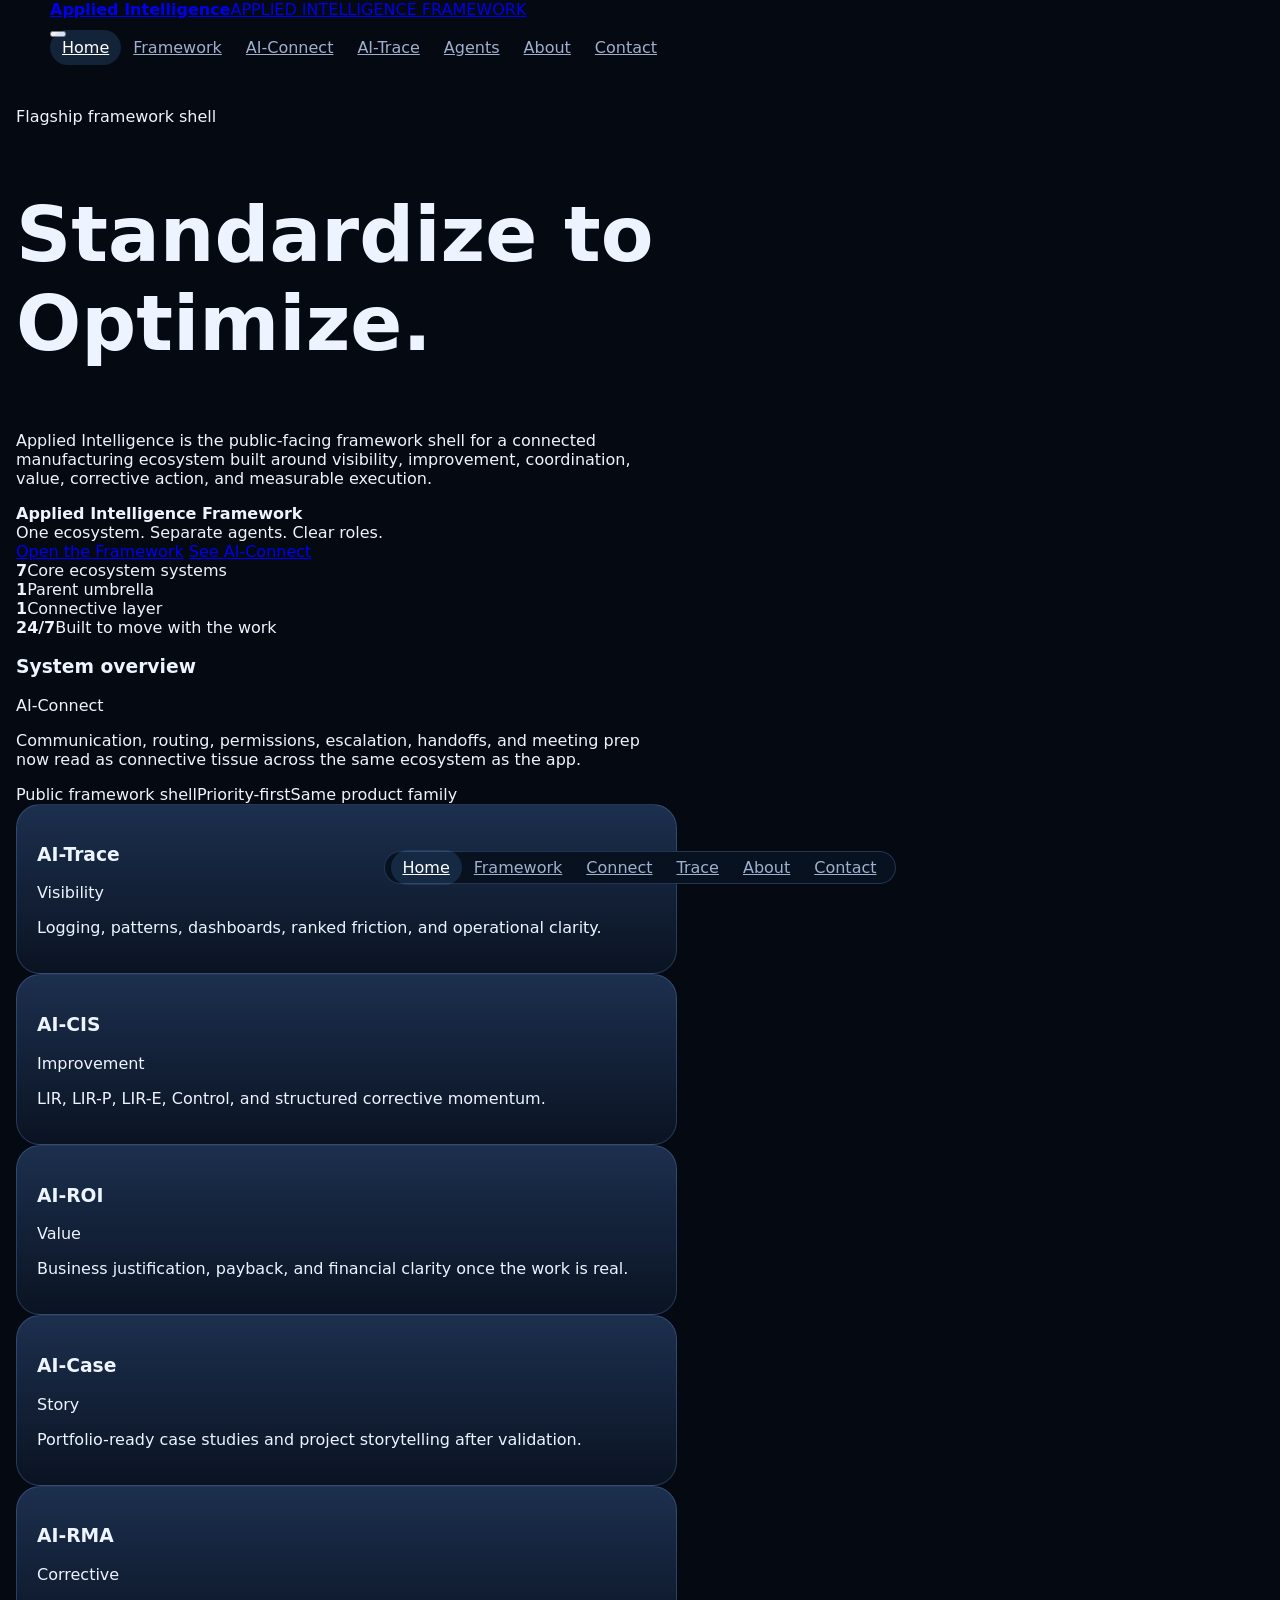
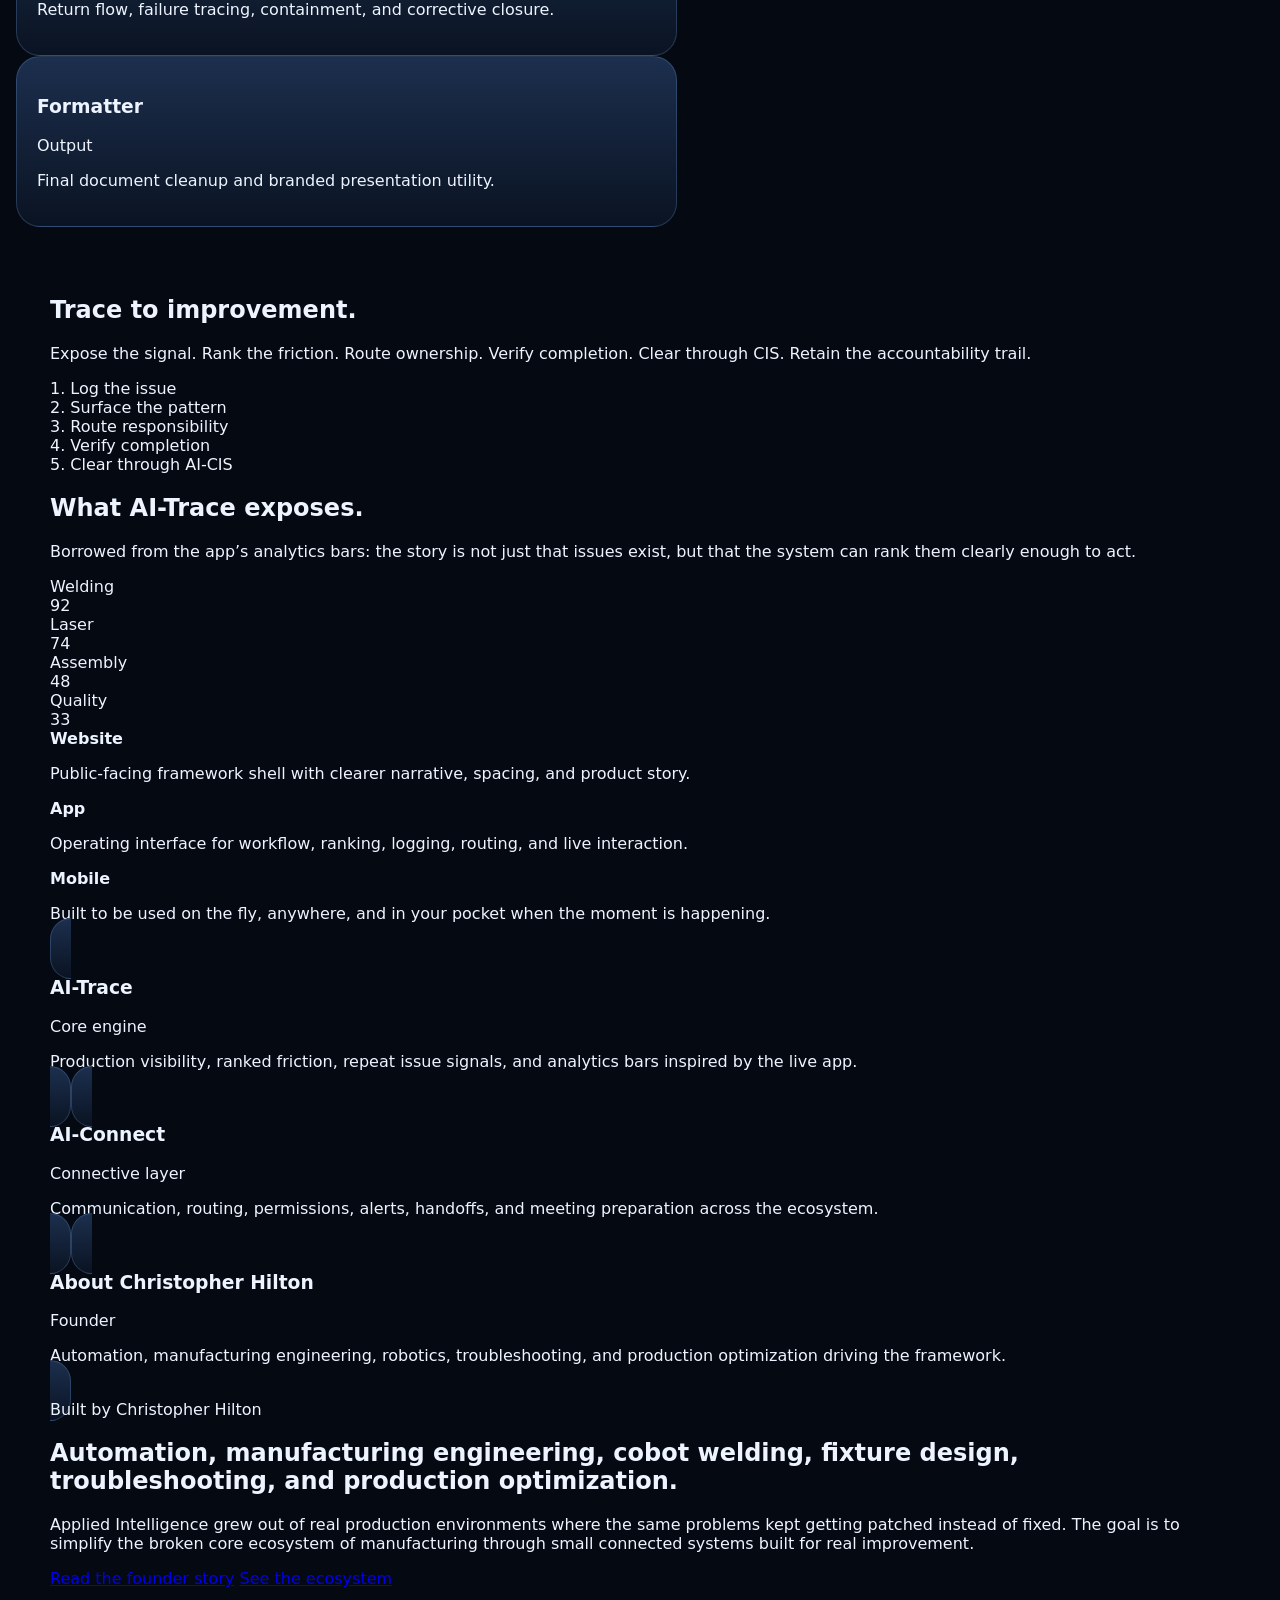
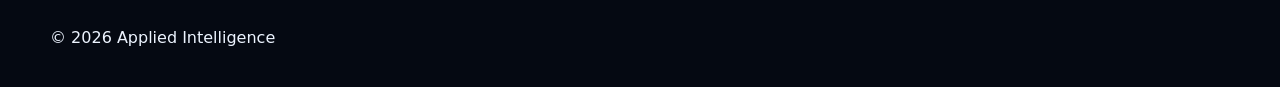
==== commit 45c02e5c: "Restore v15 baseline index" ====
--- a/index.html
+++ b/index.html
@@ -1,113 +1,126 @@
 <!doctype html>
 <html lang="en">
 <head>
-  <meta charset="UTF-8" />
-  <meta name="viewport" content="width=device-width, initial-scale=1.0" />
-  <title>Applied Intelligence — Standardize to Optimize</title>
-  <meta name="description" content="Applied Intelligence is the public framework shell for connected manufacturing visibility, coordination, improvement, and measurable execution." />
-  <link rel="stylesheet" href="style.css" />
+<meta charset="UTF-8" />
+<meta name="viewport" content="width=device-width, initial-scale=1.0, viewport-fit=cover" />
+<meta name="theme-color" content="#050914" />
+<meta name="apple-mobile-web-app-capable" content="yes" />
+<meta name="apple-mobile-web-app-status-bar-style" content="black-translucent" />
+<title>Applied Intelligence</title>
+<link rel="stylesheet" href="style.css" />
 </head>
 <body>
-  <header class="glass-nav">
-    <div class="nav-inner">
-      <a class="brand" href="index.html"><span class="brand-mark" aria-hidden="true"></span><span>Applied Intelligence<small>Applied Intelligence Framework</small></span></a>
-      <nav class="nav-links" aria-label="Primary">
-        <a class="active" href="index.html">Home</a>
-        <a href="framework.html">Framework</a>
-        <a href="ai-connect.html">AI-Connect</a>
-        <a href="ai-trace.html">AI-Trace</a>
-        <a href="agents.html">Agents</a>
-        <a href="about.html">About</a>
-        <a href="contact.html">Contact</a>
-      </nav>
+<header class="site-header">
+  <div class="container nav">
+    <a class="brand" href="index.html"><div class="brand-copy"><strong>Applied Intelligence</strong><span>APPLIED INTELLIGENCE FRAMEWORK</span></div></a>
+    <button class="nav-toggle" type="button" aria-expanded="false" aria-label="Toggle navigation" data-nav-toggle>
+      <span></span><span></span><span></span>
+    </button>
+    <nav class="nav-links" data-nav-links><a class="active" href="index.html">Home</a><a class="" href="framework.html">Framework</a><a class="" href="ai-connect.html">AI-Connect</a><a class="" href="ai-trace.html">AI-Trace</a><a class="" href="agents.html">Agents</a><a class="" href="about.html">About</a><a class="" href="contact.html">Contact</a></nav>
+  </div>
+</header>
+<main>
+
+<section class="hero">
+  <div class="container hero-grid">
+    <div>
+      <div class="kicker">Flagship framework shell</div>
+      <h1>Standardize to<br>Optimize.</h1>
+      <p>Applied Intelligence is the public-facing framework shell for a connected manufacturing ecosystem built around visibility, improvement, coordination, value, corrective action, and measurable execution.</p>
+      <div class="framework-banner chrome"><strong>Applied Intelligence Framework</strong><div>One ecosystem. Separate agents. Clear roles.</div></div>
+      <div class="hero-actions">
+        <a class="btn primary" href="framework.html">Open the Framework</a>
+        <a class="btn ghost" href="ai-connect.html">See AI-Connect</a>
+      </div>
+      <div class="metrics">
+        <div class="metric"><strong>7</strong><span>Core ecosystem systems</span></div>
+        <div class="metric"><strong>1</strong><span>Parent umbrella</span></div>
+        <div class="metric"><strong>1</strong><span>Connective layer</span></div>
+        <div class="metric"><strong>24/7</strong><span>Built to move with the work</span></div>
+      </div>
     </div>
-  </header>
+    <div class="hero-right">
+      <div class="hero-panel chrome">
+        <div class="topline"><h3>System overview</h3><span class="tag teal">AI-Connect</span></div>
+        <p>Communication, routing, permissions, escalation, handoffs, and meeting prep now read as connective tissue across the same ecosystem as the app.</p>
+        <div class="chips"><span class="chip">Public framework shell</span><span class="chip">Priority-first</span><span class="chip">Same product family</span></div>
+      </div>
+      <div class="grid-2">
+        <div class="card"><div class="topline"><h3>AI-Trace</h3><span class="tag blue">Visibility</span></div><p>Logging, patterns, dashboards, ranked friction, and operational clarity.</p></div>
+        <div class="card"><div class="topline"><h3>AI-CIS</h3><span class="tag copper">Improvement</span></div><p>LIR, LIR-P, LIR-E, Control, and structured corrective momentum.</p></div>
+        <div class="card"><div class="topline"><h3>AI-ROI</h3><span class="tag green">Value</span></div><p>Business justification, payback, and financial clarity once the work is real.</p></div>
+        <div class="card"><div class="topline"><h3>AI-Case</h3><span class="tag indigo">Story</span></div><p>Portfolio-ready case studies and project storytelling after validation.</p></div>
+        <div class="card"><div class="topline"><h3>AI-RMA</h3><span class="tag red">Corrective</span></div><p>Return flow, failure tracing, containment, and corrective closure.</p></div>
+        <div class="card"><div class="topline"><h3>Formatter</h3><span class="tag silver">Output</span></div><p>Final document cleanup and branded presentation utility.</p></div>
+      </div>
+    </div>
+  </div>
+</section>
 
-  <main class="container">
-    <section class="hero dashboard-hero">
-      <div class="panel hero-copy">
-        <span class="eyebrow">Flagship Framework Suite</span>
-        <h1>Standardize to Optimize.</h1>
-        <p class="lead">Applied Intelligence is the public-facing framework shell for a connected manufacturing ecosystem built around visibility, improvement, coordination, value, corrective action, and measurable execution.</p>
-        <p class="support-line">Built from the floor up.</p>
-        <div class="hero-actions">
-          <a class="btn primary" href="framework.html">Open the Framework</a>
-          <a class="btn" href="ai-connect.html">See AI-Connect</a>
-        </div>
-        <div class="stat-strip">
-          <div><strong>7</strong><span>Core systems</span></div>
-          <div><strong>1</strong><span>Parent umbrella</span></div>
-          <div><strong>24/7</strong><span>Built for visibility</span></div>
-        </div>
+<section class="section">
+  <div class="container split">
+    <div class="surface">
+      <h2 class="section-title">Trace to improvement.</h2>
+      <p class="section-copy">Expose the signal. Rank the friction. Route ownership. Verify completion. Clear through CIS. Retain the accountability trail.</p>
+      <div class="command-list">
+        <div class="command-pill">1. Log the issue</div>
+        <div class="command-pill">2. Surface the pattern</div>
+        <div class="command-pill">3. Route responsibility</div>
+        <div class="command-pill">4. Verify completion</div>
+        <div class="command-pill">5. Clear through AI-CIS</div>
       </div>
+    </div>
+    <div class="surface">
+      <h2 class="section-title">What AI-Trace exposes.</h2>
+      <p class="section-copy">Borrowed from the app’s analytics bars: the story is not just that issues exist, but that the system can rank them clearly enough to act.</p>
+      <div class="analytics-list">
+        <div class="bar-row"><span>Welding</span><div class="bar-track"><div class="bar-fill" style="width:92%"></div></div><div class="bar-val">92</div></div>
+        <div class="bar-row"><span>Laser</span><div class="bar-track"><div class="bar-fill" style="width:74%"></div></div><div class="bar-val">74</div></div>
+        <div class="bar-row"><span>Assembly</span><div class="bar-track"><div class="bar-fill" style="width:48%"></div></div><div class="bar-val">48</div></div>
+        <div class="bar-row"><span>Quality</span><div class="bar-track"><div class="bar-fill" style="width:33%"></div></div><div class="bar-val">33</div></div>
+      </div>
+    </div>
+  </div>
+</section>
 
-      <aside class="panel showcase" aria-label="Dashboard style system preview">
-        <div class="device-shell">
-          <div class="device-top"><strong>System Overview</strong><span>AI-CONNECT</span></div>
-          <div class="device-grid">
-            <div class="device-card tall">
-              <strong>Trace to improvement.</strong>
-              <p class="muted">Log. Surface. Route. Verify. Close.</p>
-              <ol class="device-list">
-                <li>Log the issue</li><li>Surface the pattern</li><li>Route responsibility</li><li>Verify completion</li>
-              </ol>
-              <div class="bars labeled">
-                <div><span>Welding</span><div class="bar"><i style="--w: 92%"></i></div></div>
-                <div><span>Laser</span><div class="bar"><i style="--w: 76%"></i></div></div>
-                <div><span>Assembly</span><div class="bar"><i style="--w: 48%"></i></div></div>
-              </div>
-            </div>
-            <div class="device-card"><strong>AI-Trace</strong><p class="muted">Visibility</p></div>
-            <div class="device-card"><strong>AI-CIS</strong><p class="muted">Improvement</p></div>
-            <div class="device-card"><strong>AI-ROI</strong><p class="muted">Value</p></div>
-            <div class="device-card"><strong>AI-Connect</strong><p class="muted">Routing</p></div>
-          </div>
-        </div>
-      </aside>
-    </section>
+<section class="section">
+  <div class="container anchor-strip">
+    <div class="anchor-pill"><strong>Website</strong><p>Public-facing framework shell with clearer narrative, spacing, and product story.</p></div>
+    <div class="anchor-pill"><strong>App</strong><p>Operating interface for workflow, ranking, logging, routing, and live interaction.</p></div>
+    <div class="anchor-pill"><strong>Mobile</strong><p>Built to be used on the fly, anywhere, and in your pocket when the moment is happening.</p></div>
+  </div>
+</section>
 
-    <section class="section system-band">
-      <div class="grid three">
-        <article class="card color-blue"><span class="tag">Website</span><h3>Public framework shell.</h3><p>Clear narrative, readable structure, and product story without mixing in runtime logic.</p></article>
-        <article class="card color-teal"><span class="tag">App</span><h3>Operating interface.</h3><p>Workflows, routing, logging, notifications, and live interaction belong inside the app layer.</p></article>
-        <article class="card color-copper"><span class="tag">Mobile</span><h3>Anywhere access.</h3><p>Built to support the real moment where work happens: floor, meeting, phone, tablet, or desk.</p></article>
+<section class="section">
+  <div class="container cards-3">
+    <a class="card" href="ai-trace.html" style="text-decoration:none;color:inherit"><div class="topline"><h3>AI-Trace</h3><span class="tag blue">Core engine</span></div><p>Production visibility, ranked friction, repeat issue signals, and analytics bars inspired by the live app.</p></a>
+    <a class="card" href="ai-connect.html" style="text-decoration:none;color:inherit"><div class="topline"><h3>AI-Connect</h3><span class="tag teal">Connective layer</span></div><p>Communication, routing, permissions, alerts, handoffs, and meeting preparation across the ecosystem.</p></a>
+    <a class="card" href="about.html" style="text-decoration:none;color:inherit"><div class="topline"><h3>About Christopher Hilton</h3><span class="tag silver">Founder</span></div><p>Automation, manufacturing engineering, robotics, troubleshooting, and production optimization driving the framework.</p></a>
+  </div>
+</section>
+
+<section class="section">
+  <div class="container">
+    <div class="founder-strip surface">
+      <div>
+        <div class="kicker">Built by Christopher Hilton</div>
+        <h2 class="founder-title">Automation, manufacturing engineering, cobot welding, fixture design, troubleshooting, and production optimization.</h2>
+        <p class="section-copy">Applied Intelligence grew out of real production environments where the same problems kept getting patched instead of fixed. The goal is to simplify the broken core ecosystem of manufacturing through small connected systems built for real improvement.</p>
       </div>
-    </section>
+      <div class="hero-actions">
+        <a class="btn primary" href="about.html">Read the founder story</a>
+        <a class="btn ghost" href="framework.html">See the ecosystem</a>
+      </div>
+    </div>
+  </div>
+</section>
 
-    <section class="section">
-      <div class="section-head">
-        <div><span class="badge">System View</span><h2>One ecosystem. Separate agents. Clear roles.</h2></div>
-        <p>The framework keeps each system in its lane: Trace shows the picture, CIS drives correction, ROI justifies value, and Connect keeps people aligned.</p>
-      </div>
-      <div class="grid four agent-grid">
-        <article class="card color-blue"><span class="tag">Visibility</span><h3>AI-Trace</h3><p>Expose repeat issues, hidden cost, quality risk, and lost hours.</p></article>
-        <article class="card color-copper"><span class="tag">Improvement</span><h3>AI-CIS</h3><p>Capture breakdowns, structure issues, and protect flow with control logic.</p></article>
-        <article class="card color-green"><span class="tag">Value</span><h3>AI-ROI</h3><p>Turn validated improvements into decision-ready business justification.</p></article>
-        <article class="card color-teal"><span class="tag">Routing</span><h3>AI-Connect</h3><p>Prepare the right people with the right information before action is needed.</p></article>
-      </div>
-    </section>
-
-    <section class="section">
-      <div class="section-head"><div><span class="badge">Execution Pattern</span><h2>Trace to improvement.</h2></div><p>Applied Intelligence is built around a simple operating sequence: expose the signal, rank the friction, route ownership, and verify completion.</p></div>
-      <div class="process-card panel">
-        <div><strong>1</strong><span>Log the issue</span></div>
-        <div><strong>2</strong><span>Surface the pattern</span></div>
-        <div><strong>3</strong><span>Route responsibility</span></div>
-        <div><strong>4</strong><span>Verify completion</span></div>
-        <div><strong>5</strong><span>Clear through AI-CIS</span></div>
-      </div>
-    </section>
-  </main>
-
-  <nav class="dock" aria-label="Quick navigation">
-    <a class="active" href="index.html">Home</a>
-    <a href="framework.html">Framework</a>
-    <a href="ai-connect.html">Connect</a>
-    <a href="ai-trace.html">Trace</a>
-    <a href="agents.html">Agents</a>
-    <a href="contact.html">Contact</a>
-  </nav>
-
-  <footer class="container">© Applied Intelligence — Standardize to Optimize.</footer>
-</body>
-</html>
+</main>
+<div class="dock-wrap">
+  <div class="container">
+    <div class="dock chrome" data-mobile-dock><nav class="dock-nav"><a class="active" href="index.html">Home</a><a class="" href="framework.html">Framework</a><a class="" href="ai-connect.html">Connect</a><a class="" href="ai-trace.html">Trace</a><a class="dock-secondary" href="about.html">About</a><a class="dock-secondary" href="contact.html">Contact</a></nav></div>
+  </div>
+</div>
+<footer class="footer"><div class="container">© <span data-year></span> Applied Intelligence</div></footer>
+<script src="app.js"></script>
+</body></html>
--- a/style.css
+++ b/style.css
@@ -1,134 +1,30 @@
 :root {
-  --bg: #050912;
-  --bg-2: #08111f;
-  --panel: rgba(13, 24, 42, 0.72);
-  --panel-strong: rgba(18, 33, 57, 0.9);
-  --line: rgba(133, 184, 255, 0.22);
-  --line-strong: rgba(124, 184, 255, 0.38);
-  --text: #edf4ff;
-  --muted: #9eb0cd;
-  --blue: #60a8ff;
-  --blue-soft: rgba(96, 168, 255, 0.16);
-  --green: #67e8b7;
-  --copper: #d69b62;
-  --red: #ff7373;
-  --radius: 24px;
-  --shadow: 0 26px 70px rgba(0, 0, 0, 0.42);
+  --bg: #050912;--panel: rgba(13,24,42,.72);--line: rgba(133,184,255,.22);
+  --line-strong: rgba(124,184,255,.38);--text:#edf4ff;--muted:#9eb0cd;
+  --blue:#60a8ff;--blue-soft:rgba(96,168,255,.16);
+  --radius:24px;--shadow:0 26px 70px rgba(0,0,0,.42);
 }
+*{box-sizing:border-box}body{margin:0;font-family:Inter,system-ui;background:#050912;color:var(--text)}
+.container{width:min(1180px,calc(100% - 32px));margin:0 auto}
+.glass-nav{position:sticky;top:14px;border:1px solid var(--line);border-radius:22px;background:rgba(8,15,29,.72);backdrop-filter:blur(18px)}
+.nav-inner{display:flex;justify-content:space-between;padding:12px}
+.nav-links a,.dock a{padding:8px 12px;border-radius:999px;color:var(--muted)}
+.nav-links a.active,.dock a.active{background:var(--blue-soft);color:#fff}
+.hero{display:grid;grid-template-columns:1.1fr .9fr;gap:20px;padding:50px 0}
+.panel,.card{border:1px solid var(--line);border-radius:var(--radius);background:linear-gradient(#1c2f4e,#0a1322);padding:20px}
+h1{font-size:clamp(3rem,6vw,6rem)}
+.stat-strip{display:flex;gap:20px;margin-top:20px}
+.stat-strip div{background:rgba(255,255,255,.03);padding:10px;border-radius:12px}
+.device-list{padding-left:18px;color:var(--muted)}
+.bars.labeled div{margin-top:10px}
+.bar{height:8px;background:#1c2f4e;border-radius:999px}
+.bar i{display:block;height:100%;background:var(--blue)}
+.system-band .card{min-height:140px}
+.agent-grid .card{min-height:160px}
+.process-card{display:grid;grid-template-columns:repeat(5,1fr);gap:10px}
+.process-card div{background:rgba(255,255,255,.03);padding:10px;border-radius:12px;text-align:center}
+.dock{position:fixed;bottom:16px;left:50%;transform:translateX(-50%);display:flex;gap:5px;padding:6px;border:1px solid var(--line);border-radius:999px;background:#08111f}
+footer{padding:40px 0}
+@media(max-width:900px){.hero,.process-card{grid-template-columns:1fr}}
 
-* { box-sizing: border-box; }
-html { scroll-behavior: smooth; }
-body {
-  margin: 0;
-  min-height: 100vh;
-  font-family: Inter, ui-sans-serif, -apple-system, BlinkMacSystemFont, "Segoe UI", sans-serif;
-  background:
-    radial-gradient(circle at 16% 0%, rgba(52, 117, 215, 0.34), transparent 34rem),
-    radial-gradient(circle at 86% 14%, rgba(35, 95, 180, 0.18), transparent 30rem),
-    linear-gradient(180deg, #050912 0%, #070d18 55%, #050912 100%);
-  color: var(--text);
-  line-height: 1.6;
-}
-
-body::before {
-  content: "";
-  position: fixed;
-  inset: 0;
-  pointer-events: none;
-  background-image: linear-gradient(rgba(255,255,255,.028) 1px, transparent 1px), linear-gradient(90deg, rgba(255,255,255,.024) 1px, transparent 1px);
-  background-size: 56px 56px;
-  mask-image: linear-gradient(to bottom, black 0%, transparent 82%);
-}
-
-a { color: inherit; text-decoration: none; }
-.container { width: min(1180px, calc(100% - 32px)); margin: 0 auto; }
-
-.glass-nav {
-  position: sticky;
-  top: 14px;
-  z-index: 20;
-  width: min(1180px, calc(100% - 32px));
-  margin: 14px auto 0;
-  border: 1px solid var(--line);
-  border-radius: 22px;
-  background: rgba(8, 15, 29, 0.72);
-  backdrop-filter: blur(18px);
-  box-shadow: 0 18px 55px rgba(0, 0, 0, 0.34);
-}
-
-.nav-inner { display: flex; align-items: center; justify-content: space-between; gap: 16px; padding: 12px 14px; }
-.brand { display: flex; align-items: center; gap: 10px; font-weight: 750; letter-spacing: -0.02em; }
-.brand-mark { width: 32px; height: 32px; border-radius: 11px; background: linear-gradient(145deg, rgba(96,168,255,.95), rgba(24,65,124,.85)); box-shadow: 0 0 28px rgba(96,168,255,.45); }
-.brand span { display: block; color: var(--muted); font-size: 0.72rem; font-weight: 500; letter-spacing: 0.02em; }
-.nav-links { display: flex; align-items: center; gap: 4px; flex-wrap: wrap; }
-.nav-links a, .dock a { color: var(--muted); padding: 8px 12px; border-radius: 999px; font-size: 0.92rem; transition: 160ms ease; }
-.nav-links a:hover, .nav-links a.active, .dock a:hover, .dock a.active { color: #fff; background: var(--blue-soft); box-shadow: inset 0 0 0 1px var(--line-strong), 0 0 24px rgba(96,168,255,.18); }
-
-.hero { display: grid; grid-template-columns: minmax(0, 1.08fr) minmax(340px, .92fr); gap: 20px; align-items: stretch; padding: 54px 0 22px; }
-.panel, .card { border: 1px solid var(--line); border-radius: var(--radius); background: linear-gradient(180deg, rgba(28, 47, 78, 0.62), rgba(10, 19, 34, 0.74)); box-shadow: var(--shadow); backdrop-filter: blur(14px); }
-.hero-copy { padding: clamp(24px, 5vw, 48px); position: relative; overflow: hidden; }
-.hero-copy::after { content: ""; position: absolute; width: 220px; height: 220px; right: -70px; top: -70px; border-radius: 50%; background: rgba(96,168,255,.16); filter: blur(12px); }
-.eyebrow, .badge { display: inline-flex; align-items: center; gap: 8px; color: #cfe1ff; background: rgba(96,168,255,.13); border: 1px solid var(--line); border-radius: 999px; padding: 6px 10px; font-size: .75rem; font-weight: 700; text-transform: uppercase; letter-spacing: .08em; }
-h1, h2, h3 { margin: 0; line-height: 1.08; letter-spacing: -0.035em; }
-h1 { max-width: 11ch; margin-top: 18px; font-size: clamp(3rem, 8vw, 6.8rem); }
-.hero-copy .lead { max-width: 62ch; margin: 22px 0 0; color: var(--muted); font-size: clamp(1rem, 1.6vw, 1.17rem); }
-.support-line { margin-top: 20px; color: #dbe9ff; font-weight: 700; font-size: 1.1rem; }
-.hero-actions { display: flex; gap: 12px; flex-wrap: wrap; margin-top: 28px; }
-.btn { border: 1px solid var(--line); border-radius: 999px; padding: 11px 16px; color: var(--text); background: rgba(255,255,255,.035); }
-.btn.primary { border-color: rgba(96,168,255,.46); background: linear-gradient(135deg, rgba(96,168,255,.35), rgba(36,91,174,.35)); box-shadow: 0 0 28px rgba(96,168,255,.16); }
-
-.showcase { padding: 18px; min-height: 100%; }
-.device-shell { border-radius: 30px; border: 1px solid var(--line-strong); background: linear-gradient(180deg, #101c31, #060b14); padding: 14px; min-height: 100%; box-shadow: inset 0 0 0 1px rgba(255,255,255,.03); }
-.device-top { height: 40px; border-radius: 18px; background: rgba(255,255,255,.055); display:flex; align-items:center; justify-content:space-between; padding: 0 12px; color: var(--muted); font-size: .74rem; }
-.device-grid { display:grid; grid-template-columns: 1.2fr .8fr; gap: 12px; margin-top: 14px; }
-.device-card { min-height: 126px; border-radius: 18px; border: 1px solid rgba(124,184,255,.2); background: linear-gradient(150deg, rgba(96,168,255,.18), rgba(255,255,255,.035)); padding: 12px; }
-.device-card.tall { min-height: 270px; }
-.device-card strong { display:block; margin-bottom: 8px; }
-.bars { display:grid; gap: 8px; margin-top: 14px; }
-.bar { height: 9px; border-radius: 999px; background: rgba(96,168,255,.18); overflow:hidden; }
-.bar span { display:block; height:100%; width: var(--w); background: linear-gradient(90deg, var(--blue), #b8d8ff); border-radius: inherit; }
-
-.section { padding: 28px 0; }
-.section-head { display:flex; justify-content:space-between; gap:16px; align-items:end; margin-bottom:16px; }
-.section-head p { max-width: 68ch; margin: 8px 0 0; color: var(--muted); }
-.grid { display:grid; gap:16px; }
-.three { grid-template-columns: repeat(3, minmax(0, 1fr)); }
-.four { grid-template-columns: repeat(4, minmax(0, 1fr)); }
-.two { grid-template-columns: repeat(2, minmax(0, 1fr)); }
-.card { padding: 20px; }
-.card h3 { margin-bottom: 10px; font-size: 1.1rem; }
-.card p { margin: 0; color: var(--muted); }
-.card .tag { display:inline-block; margin-bottom: 12px; color: #cfe1ff; font-size: .78rem; border: 1px solid var(--line); border-radius:999px; padding: 4px 8px; background: rgba(255,255,255,.035); }
-.metric-number { display:block; margin-top: 14px; font-size: 2rem; font-weight: 800; color: #fff; }
-.color-blue { border-color: rgba(96,168,255,.36); }
-.color-copper { border-color: rgba(214,155,98,.36); }
-.color-green { border-color: rgba(103,232,183,.32); }
-.color-teal { border-color: rgba(88,217,220,.32); }
-
-.page-hero { padding: 54px 0 24px; }
-.page-hero .panel { padding: 34px; }
-.page-hero h1 { max-width: 14ch; font-size: clamp(2.4rem, 7vw, 5.4rem); }
-.page-hero p { color: var(--muted); max-width: 70ch; }
-.content-block { padding-bottom: 40px; }
-.callout { border-left: 3px solid var(--blue); padding-left: 16px; color: #dbe9ff; }
-
-.dock { position: fixed; left: 50%; bottom: 16px; transform: translateX(-50%); z-index: 30; display:flex; gap: 5px; padding: 7px; border: 1px solid var(--line); border-radius: 999px; background: rgba(8, 15, 29, 0.76); backdrop-filter: blur(18px); box-shadow: 0 20px 50px rgba(0,0,0,.42); }
-footer { color: var(--muted); font-size: .9rem; padding: 32px 0 88px; }
-
-@media (max-width: 920px) {
-  .nav-inner { align-items: flex-start; flex-direction: column; }
-  .hero, .three, .four, .two { grid-template-columns: 1fr; }
-  h1 { max-width: 12ch; }
-  .device-grid { grid-template-columns: 1fr; }
-  .dock { width: calc(100% - 24px); justify-content: space-around; }
-  .dock a { padding: 8px 10px; font-size: .84rem; }
-}
-
-@media (max-width: 520px) {
-  .container { width: min(100% - 22px, 1180px); }
-  .glass-nav { width: calc(100% - 22px); top: 10px; }
-  .nav-links a:nth-child(n+5) { display:none; }
-  .hero { padding-top: 32px; }
-  .hero-copy, .page-hero .panel { padding: 24px; }
-  h1 { font-size: clamp(2.55rem, 15vw, 4rem); }
-}
+/* Preview trigger: Cloudflare Pages should build this PR branch before merge review. */
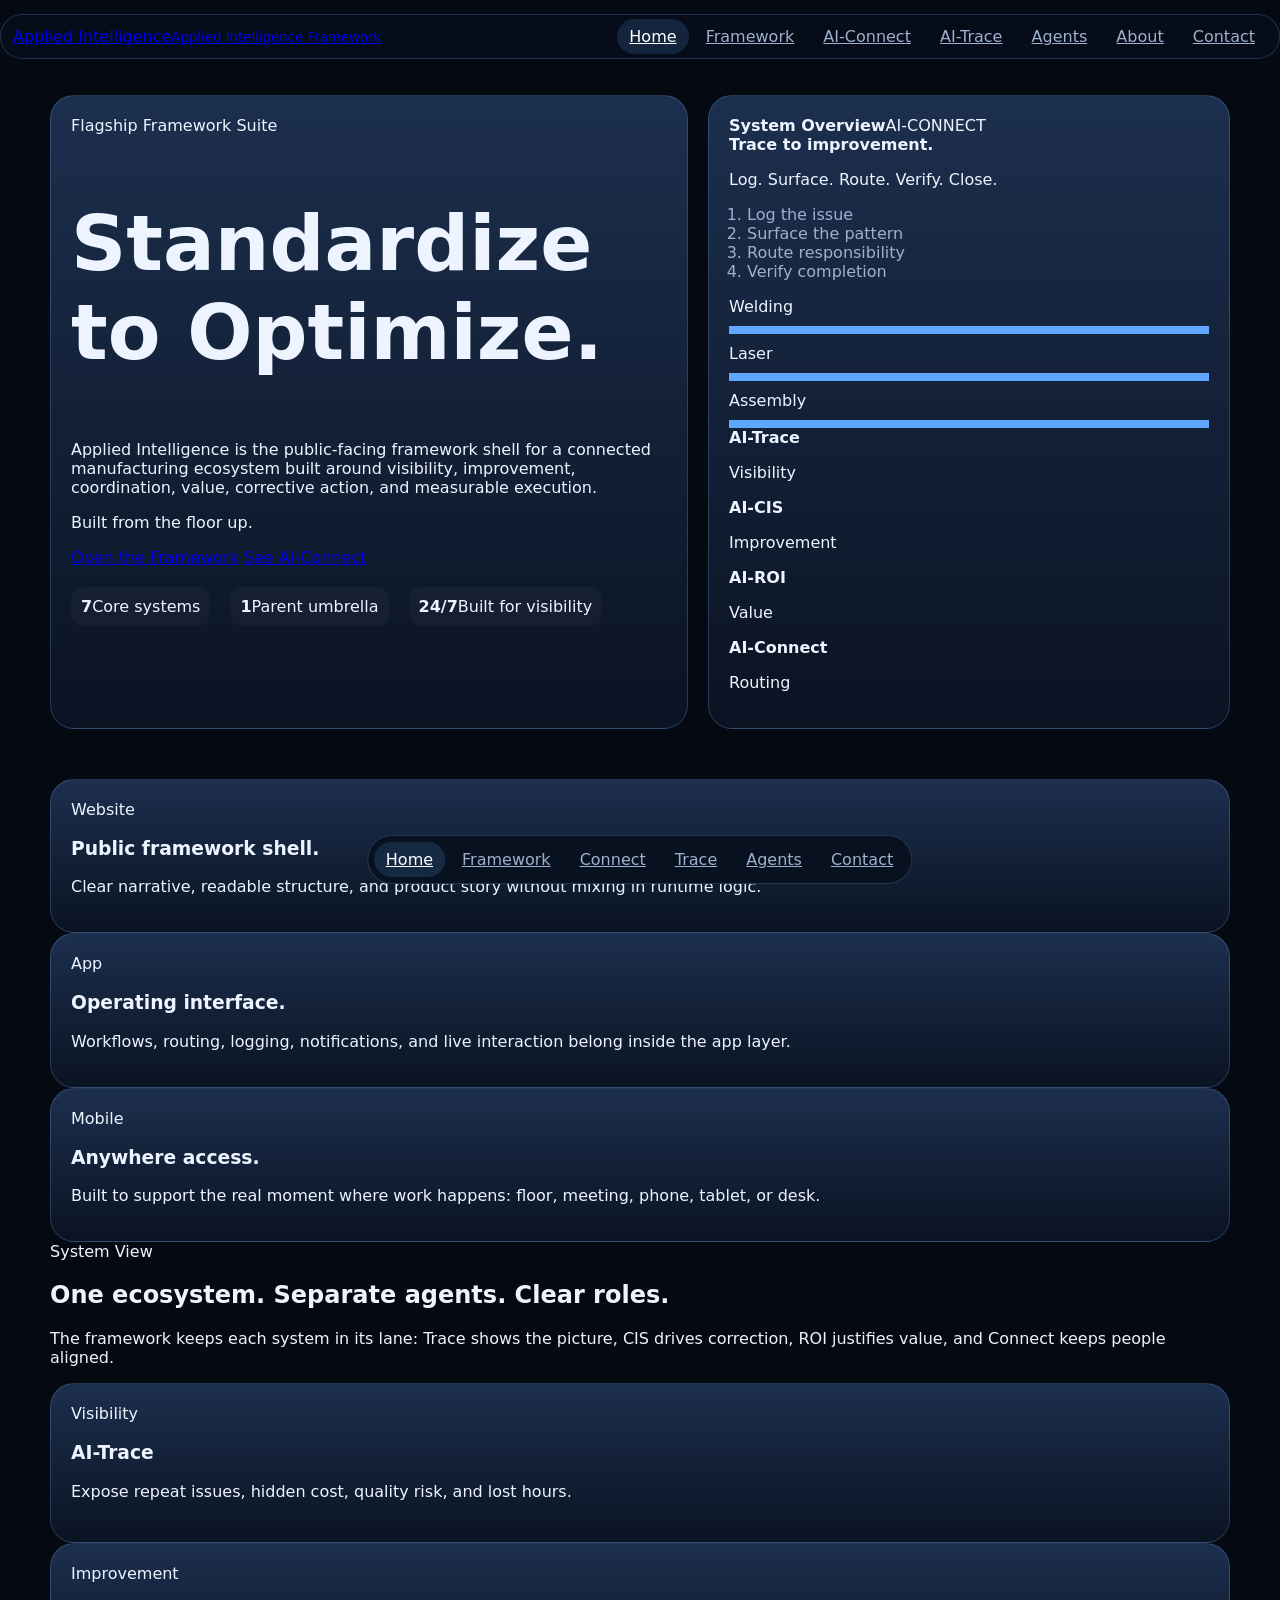
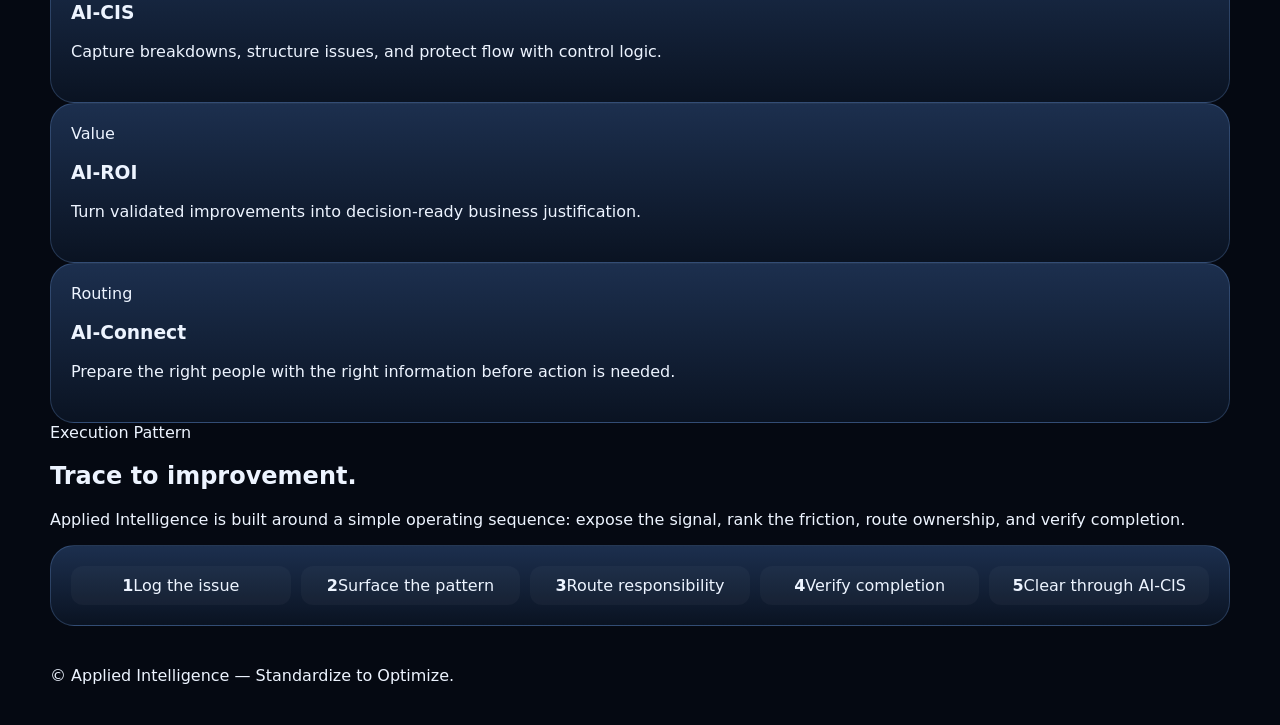
==== commit cf8c2ec3: "Merge 819f69a0e609bd749a4783e4698aaa7f8c91aa2c into e977160cc83c3ac98a89014d3a7f0069fa048a1d" ====
--- a/index.html
+++ b/index.html
@@ -1,126 +1,113 @@
 <!doctype html>
 <html lang="en">
 <head>
-<meta charset="UTF-8" />
-<meta name="viewport" content="width=device-width, initial-scale=1.0, viewport-fit=cover" />
-<meta name="theme-color" content="#050914" />
-<meta name="apple-mobile-web-app-capable" content="yes" />
-<meta name="apple-mobile-web-app-status-bar-style" content="black-translucent" />
-<title>Applied Intelligence</title>
-<link rel="stylesheet" href="style.css" />
+  <meta charset="UTF-8" />
+  <meta name="viewport" content="width=device-width, initial-scale=1.0" />
+  <title>Applied Intelligence — Standardize to Optimize</title>
+  <meta name="description" content="Applied Intelligence is the public framework shell for connected manufacturing visibility, coordination, improvement, and measurable execution." />
+  <link rel="stylesheet" href="style.css" />
 </head>
 <body>
-<header class="site-header">
-  <div class="container nav">
-    <a class="brand" href="index.html"><div class="brand-copy"><strong>Applied Intelligence</strong><span>APPLIED INTELLIGENCE FRAMEWORK</span></div></a>
-    <button class="nav-toggle" type="button" aria-expanded="false" aria-label="Toggle navigation" data-nav-toggle>
-      <span></span><span></span><span></span>
-    </button>
-    <nav class="nav-links" data-nav-links><a class="active" href="index.html">Home</a><a class="" href="framework.html">Framework</a><a class="" href="ai-connect.html">AI-Connect</a><a class="" href="ai-trace.html">AI-Trace</a><a class="" href="agents.html">Agents</a><a class="" href="about.html">About</a><a class="" href="contact.html">Contact</a></nav>
-  </div>
-</header>
-<main>
+  <header class="glass-nav">
+    <div class="nav-inner">
+      <a class="brand" href="index.html"><span class="brand-mark" aria-hidden="true"></span><span>Applied Intelligence<small>Applied Intelligence Framework</small></span></a>
+      <nav class="nav-links" aria-label="Primary">
+        <a class="active" href="index.html">Home</a>
+        <a href="framework.html">Framework</a>
+        <a href="ai-connect.html">AI-Connect</a>
+        <a href="ai-trace.html">AI-Trace</a>
+        <a href="agents.html">Agents</a>
+        <a href="about.html">About</a>
+        <a href="contact.html">Contact</a>
+      </nav>
+    </div>
+  </header>
 
-<section class="hero">
-  <div class="container hero-grid">
-    <div>
-      <div class="kicker">Flagship framework shell</div>
-      <h1>Standardize to<br>Optimize.</h1>
-      <p>Applied Intelligence is the public-facing framework shell for a connected manufacturing ecosystem built around visibility, improvement, coordination, value, corrective action, and measurable execution.</p>
-      <div class="framework-banner chrome"><strong>Applied Intelligence Framework</strong><div>One ecosystem. Separate agents. Clear roles.</div></div>
-      <div class="hero-actions">
-        <a class="btn primary" href="framework.html">Open the Framework</a>
-        <a class="btn ghost" href="ai-connect.html">See AI-Connect</a>
+  <main class="container">
+    <section class="hero dashboard-hero">
+      <div class="panel hero-copy">
+        <span class="eyebrow">Flagship Framework Suite</span>
+        <h1>Standardize to Optimize.</h1>
+        <p class="lead">Applied Intelligence is the public-facing framework shell for a connected manufacturing ecosystem built around visibility, improvement, coordination, value, corrective action, and measurable execution.</p>
+        <p class="support-line">Built from the floor up.</p>
+        <div class="hero-actions">
+          <a class="btn primary" href="framework.html">Open the Framework</a>
+          <a class="btn" href="ai-connect.html">See AI-Connect</a>
+        </div>
+        <div class="stat-strip">
+          <div><strong>7</strong><span>Core systems</span></div>
+          <div><strong>1</strong><span>Parent umbrella</span></div>
+          <div><strong>24/7</strong><span>Built for visibility</span></div>
+        </div>
       </div>
-      <div class="metrics">
-        <div class="metric"><strong>7</strong><span>Core ecosystem systems</span></div>
-        <div class="metric"><strong>1</strong><span>Parent umbrella</span></div>
-        <div class="metric"><strong>1</strong><span>Connective layer</span></div>
-        <div class="metric"><strong>24/7</strong><span>Built to move with the work</span></div>
+
+      <aside class="panel showcase" aria-label="Dashboard style system preview">
+        <div class="device-shell">
+          <div class="device-top"><strong>System Overview</strong><span>AI-CONNECT</span></div>
+          <div class="device-grid">
+            <div class="device-card tall">
+              <strong>Trace to improvement.</strong>
+              <p class="muted">Log. Surface. Route. Verify. Close.</p>
+              <ol class="device-list">
+                <li>Log the issue</li><li>Surface the pattern</li><li>Route responsibility</li><li>Verify completion</li>
+              </ol>
+              <div class="bars labeled">
+                <div><span>Welding</span><div class="bar"><i style="--w: 92%"></i></div></div>
+                <div><span>Laser</span><div class="bar"><i style="--w: 76%"></i></div></div>
+                <div><span>Assembly</span><div class="bar"><i style="--w: 48%"></i></div></div>
+              </div>
+            </div>
+            <div class="device-card"><strong>AI-Trace</strong><p class="muted">Visibility</p></div>
+            <div class="device-card"><strong>AI-CIS</strong><p class="muted">Improvement</p></div>
+            <div class="device-card"><strong>AI-ROI</strong><p class="muted">Value</p></div>
+            <div class="device-card"><strong>AI-Connect</strong><p class="muted">Routing</p></div>
+          </div>
+        </div>
+      </aside>
+    </section>
+
+    <section class="section system-band">
+      <div class="grid three">
+        <article class="card color-blue"><span class="tag">Website</span><h3>Public framework shell.</h3><p>Clear narrative, readable structure, and product story without mixing in runtime logic.</p></article>
+        <article class="card color-teal"><span class="tag">App</span><h3>Operating interface.</h3><p>Workflows, routing, logging, notifications, and live interaction belong inside the app layer.</p></article>
+        <article class="card color-copper"><span class="tag">Mobile</span><h3>Anywhere access.</h3><p>Built to support the real moment where work happens: floor, meeting, phone, tablet, or desk.</p></article>
       </div>
-    </div>
-    <div class="hero-right">
-      <div class="hero-panel chrome">
-        <div class="topline"><h3>System overview</h3><span class="tag teal">AI-Connect</span></div>
-        <p>Communication, routing, permissions, escalation, handoffs, and meeting prep now read as connective tissue across the same ecosystem as the app.</p>
-        <div class="chips"><span class="chip">Public framework shell</span><span class="chip">Priority-first</span><span class="chip">Same product family</span></div>
+    </section>
+
+    <section class="section">
+      <div class="section-head">
+        <div><span class="badge">System View</span><h2>One ecosystem. Separate agents. Clear roles.</h2></div>
+        <p>The framework keeps each system in its lane: Trace shows the picture, CIS drives correction, ROI justifies value, and Connect keeps people aligned.</p>
       </div>
-      <div class="grid-2">
-        <div class="card"><div class="topline"><h3>AI-Trace</h3><span class="tag blue">Visibility</span></div><p>Logging, patterns, dashboards, ranked friction, and operational clarity.</p></div>
-        <div class="card"><div class="topline"><h3>AI-CIS</h3><span class="tag copper">Improvement</span></div><p>LIR, LIR-P, LIR-E, Control, and structured corrective momentum.</p></div>
-        <div class="card"><div class="topline"><h3>AI-ROI</h3><span class="tag green">Value</span></div><p>Business justification, payback, and financial clarity once the work is real.</p></div>
-        <div class="card"><div class="topline"><h3>AI-Case</h3><span class="tag indigo">Story</span></div><p>Portfolio-ready case studies and project storytelling after validation.</p></div>
-        <div class="card"><div class="topline"><h3>AI-RMA</h3><span class="tag red">Corrective</span></div><p>Return flow, failure tracing, containment, and corrective closure.</p></div>
-        <div class="card"><div class="topline"><h3>Formatter</h3><span class="tag silver">Output</span></div><p>Final document cleanup and branded presentation utility.</p></div>
+      <div class="grid four agent-grid">
+        <article class="card color-blue"><span class="tag">Visibility</span><h3>AI-Trace</h3><p>Expose repeat issues, hidden cost, quality risk, and lost hours.</p></article>
+        <article class="card color-copper"><span class="tag">Improvement</span><h3>AI-CIS</h3><p>Capture breakdowns, structure issues, and protect flow with control logic.</p></article>
+        <article class="card color-green"><span class="tag">Value</span><h3>AI-ROI</h3><p>Turn validated improvements into decision-ready business justification.</p></article>
+        <article class="card color-teal"><span class="tag">Routing</span><h3>AI-Connect</h3><p>Prepare the right people with the right information before action is needed.</p></article>
       </div>
-    </div>
-  </div>
-</section>
+    </section>
 
-<section class="section">
-  <div class="container split">
-    <div class="surface">
-      <h2 class="section-title">Trace to improvement.</h2>
-      <p class="section-copy">Expose the signal. Rank the friction. Route ownership. Verify completion. Clear through CIS. Retain the accountability trail.</p>
-      <div class="command-list">
-        <div class="command-pill">1. Log the issue</div>
-        <div class="command-pill">2. Surface the pattern</div>
-        <div class="command-pill">3. Route responsibility</div>
-        <div class="command-pill">4. Verify completion</div>
-        <div class="command-pill">5. Clear through AI-CIS</div>
+    <section class="section">
+      <div class="section-head"><div><span class="badge">Execution Pattern</span><h2>Trace to improvement.</h2></div><p>Applied Intelligence is built around a simple operating sequence: expose the signal, rank the friction, route ownership, and verify completion.</p></div>
+      <div class="process-card panel">
+        <div><strong>1</strong><span>Log the issue</span></div>
+        <div><strong>2</strong><span>Surface the pattern</span></div>
+        <div><strong>3</strong><span>Route responsibility</span></div>
+        <div><strong>4</strong><span>Verify completion</span></div>
+        <div><strong>5</strong><span>Clear through AI-CIS</span></div>
       </div>
-    </div>
-    <div class="surface">
-      <h2 class="section-title">What AI-Trace exposes.</h2>
-      <p class="section-copy">Borrowed from the app’s analytics bars: the story is not just that issues exist, but that the system can rank them clearly enough to act.</p>
-      <div class="analytics-list">
-        <div class="bar-row"><span>Welding</span><div class="bar-track"><div class="bar-fill" style="width:92%"></div></div><div class="bar-val">92</div></div>
-        <div class="bar-row"><span>Laser</span><div class="bar-track"><div class="bar-fill" style="width:74%"></div></div><div class="bar-val">74</div></div>
-        <div class="bar-row"><span>Assembly</span><div class="bar-track"><div class="bar-fill" style="width:48%"></div></div><div class="bar-val">48</div></div>
-        <div class="bar-row"><span>Quality</span><div class="bar-track"><div class="bar-fill" style="width:33%"></div></div><div class="bar-val">33</div></div>
-      </div>
-    </div>
-  </div>
-</section>
+    </section>
+  </main>
 
-<section class="section">
-  <div class="container anchor-strip">
-    <div class="anchor-pill"><strong>Website</strong><p>Public-facing framework shell with clearer narrative, spacing, and product story.</p></div>
-    <div class="anchor-pill"><strong>App</strong><p>Operating interface for workflow, ranking, logging, routing, and live interaction.</p></div>
-    <div class="anchor-pill"><strong>Mobile</strong><p>Built to be used on the fly, anywhere, and in your pocket when the moment is happening.</p></div>
-  </div>
-</section>
+  <nav class="dock" aria-label="Quick navigation">
+    <a class="active" href="index.html">Home</a>
+    <a href="framework.html">Framework</a>
+    <a href="ai-connect.html">Connect</a>
+    <a href="ai-trace.html">Trace</a>
+    <a href="agents.html">Agents</a>
+    <a href="contact.html">Contact</a>
+  </nav>
 
-<section class="section">
-  <div class="container cards-3">
-    <a class="card" href="ai-trace.html" style="text-decoration:none;color:inherit"><div class="topline"><h3>AI-Trace</h3><span class="tag blue">Core engine</span></div><p>Production visibility, ranked friction, repeat issue signals, and analytics bars inspired by the live app.</p></a>
-    <a class="card" href="ai-connect.html" style="text-decoration:none;color:inherit"><div class="topline"><h3>AI-Connect</h3><span class="tag teal">Connective layer</span></div><p>Communication, routing, permissions, alerts, handoffs, and meeting preparation across the ecosystem.</p></a>
-    <a class="card" href="about.html" style="text-decoration:none;color:inherit"><div class="topline"><h3>About Christopher Hilton</h3><span class="tag silver">Founder</span></div><p>Automation, manufacturing engineering, robotics, troubleshooting, and production optimization driving the framework.</p></a>
-  </div>
-</section>
-
-<section class="section">
-  <div class="container">
-    <div class="founder-strip surface">
-      <div>
-        <div class="kicker">Built by Christopher Hilton</div>
-        <h2 class="founder-title">Automation, manufacturing engineering, cobot welding, fixture design, troubleshooting, and production optimization.</h2>
-        <p class="section-copy">Applied Intelligence grew out of real production environments where the same problems kept getting patched instead of fixed. The goal is to simplify the broken core ecosystem of manufacturing through small connected systems built for real improvement.</p>
-      </div>
-      <div class="hero-actions">
-        <a class="btn primary" href="about.html">Read the founder story</a>
-        <a class="btn ghost" href="framework.html">See the ecosystem</a>
-      </div>
-    </div>
-  </div>
-</section>
-
-</main>
-<div class="dock-wrap">
-  <div class="container">
-    <div class="dock chrome" data-mobile-dock><nav class="dock-nav"><a class="active" href="index.html">Home</a><a class="" href="framework.html">Framework</a><a class="" href="ai-connect.html">Connect</a><a class="" href="ai-trace.html">Trace</a><a class="dock-secondary" href="about.html">About</a><a class="dock-secondary" href="contact.html">Contact</a></nav></div>
-  </div>
-</div>
-<footer class="footer"><div class="container">© <span data-year></span> Applied Intelligence</div></footer>
-<script src="app.js"></script>
-</body></html>+  <footer class="container">© Applied Intelligence — Standardize to Optimize.</footer>
+</body>
+</html>
